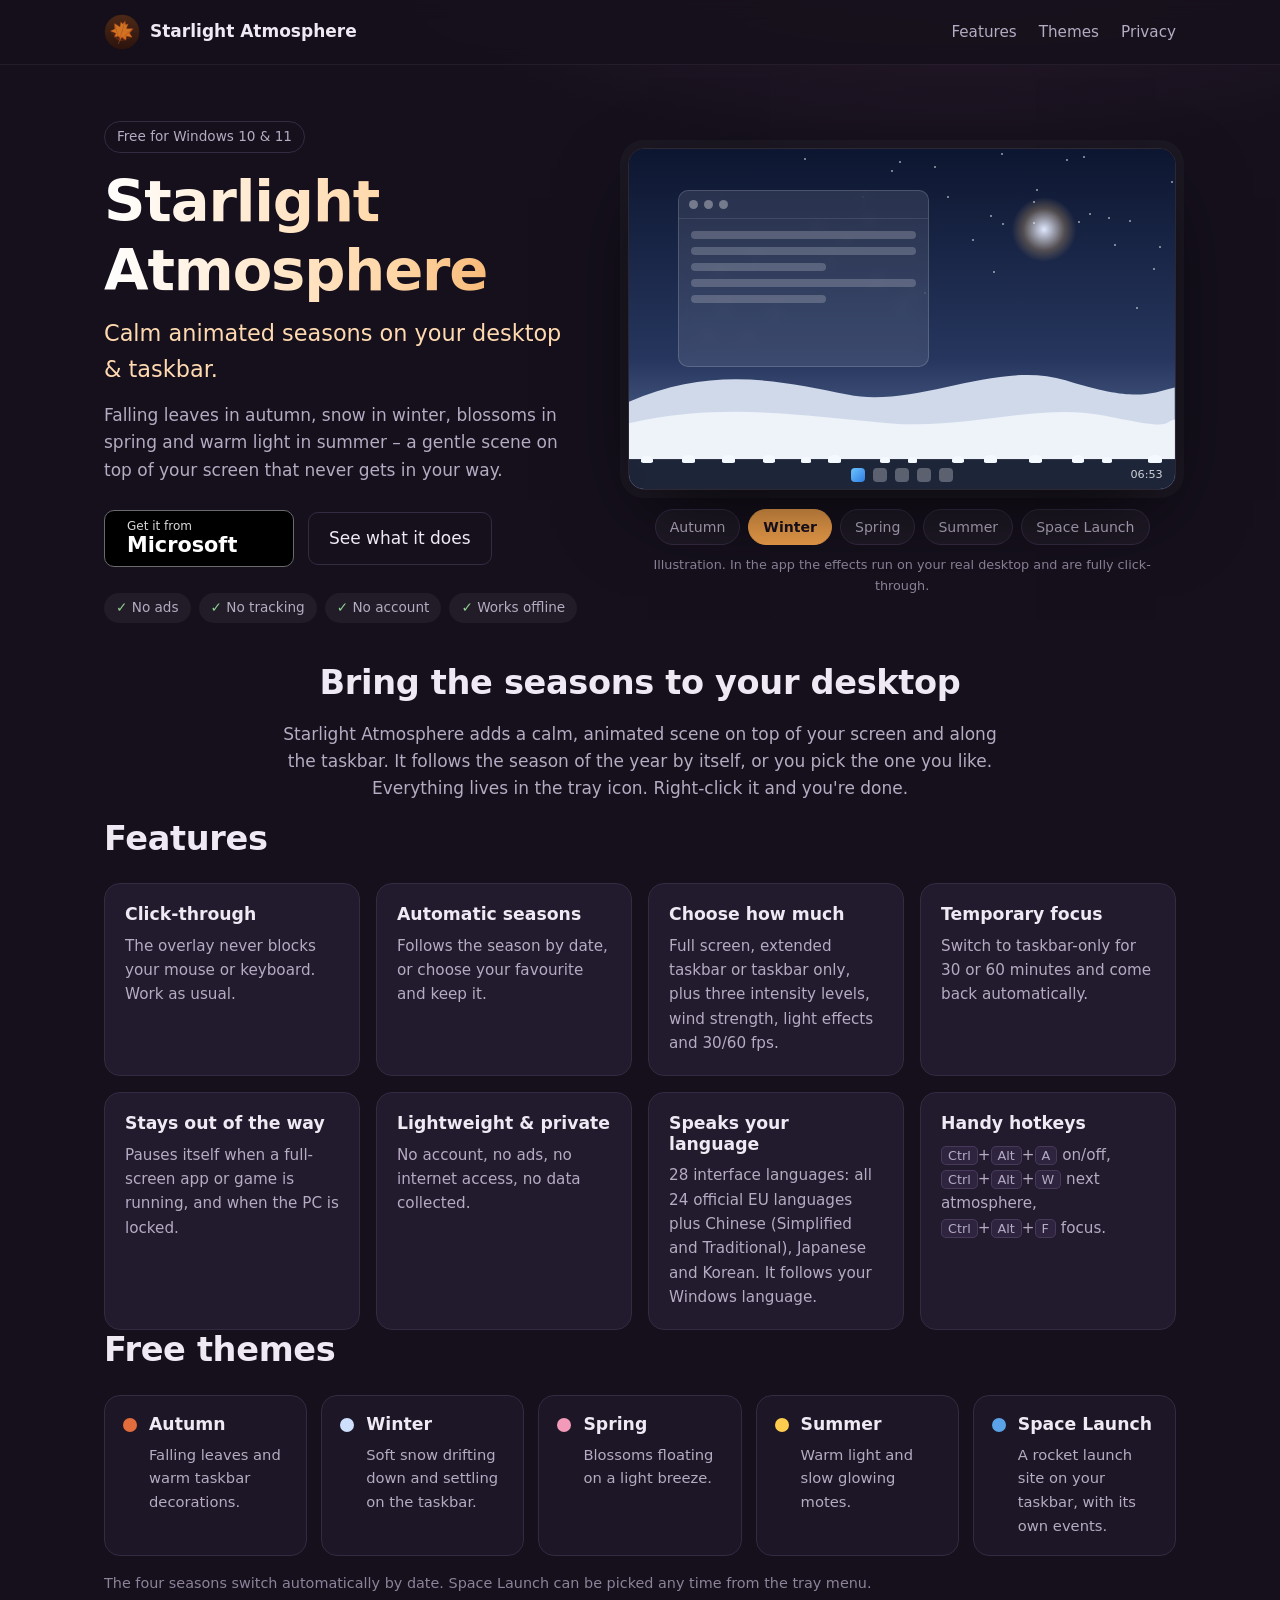
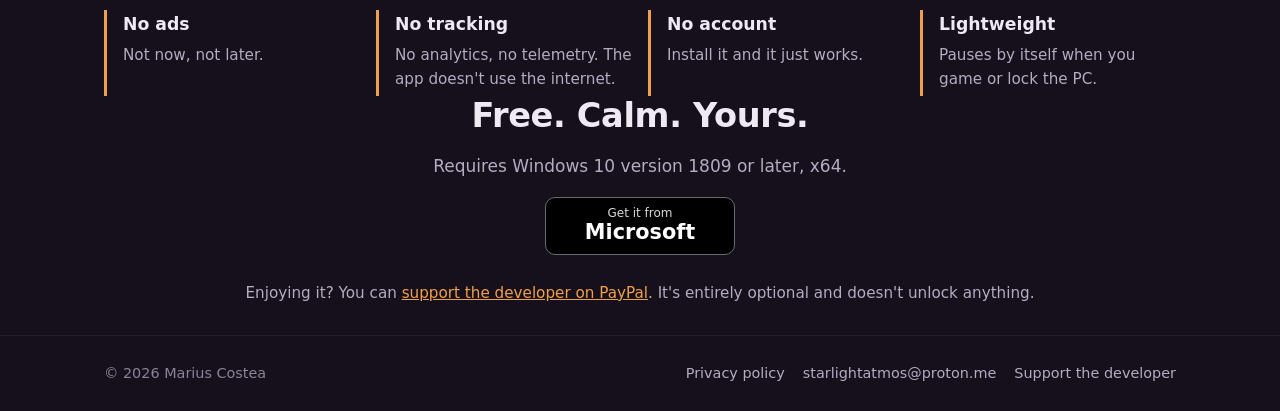
==== index.html @ d91f0372 "Add landing page (index, styles, icons, robots, sitemap)" ====
<!doctype html>
<html lang="en">
<head>
<meta charset="utf-8">
<meta name="viewport" content="width=device-width, initial-scale=1">
<title>Starlight Atmosphere – calm animated seasons on your Windows desktop &amp; taskbar</title>
<meta name="description" content="Starlight Atmosphere is a free, click-through seasonal overlay for Windows: falling leaves, snow, blossoms, summer light and a Space Launch scene on your desktop and taskbar. No ads, no tracking, no account.">
<link rel="canonical" href="https://costeamarius.github.io/starlight-atmosphere/">
<meta name="theme-color" content="#1a1220">
<meta name="color-scheme" content="dark">
<link rel="icon" href="favicon.ico" sizes="16x16 32x32 48x48">
<link rel="icon" type="image/png" sizes="192x192" href="assets/icon-192.png">
<link rel="apple-touch-icon" href="assets/apple-touch-icon.png">
<link rel="stylesheet" href="style.css">

<meta property="og:type" content="website">
<meta property="og:site_name" content="Starlight Atmosphere">
<meta property="og:title" content="Starlight Atmosphere – calm animated seasons on your desktop &amp; taskbar">
<meta property="og:description" content="A free, click-through seasonal overlay for Windows. Leaves, snow, blossoms, summer light and Space Launch. No ads, no tracking, no account.">
<meta property="og:url" content="https://costeamarius.github.io/starlight-atmosphere/">
<meta property="og:image" content="https://costeamarius.github.io/starlight-atmosphere/assets/og-image.jpg">
<meta property="og:image:width" content="1200">
<meta property="og:image:height" content="630">
<meta property="og:image:alt" content="Starlight Atmosphere – calm animated seasons on your desktop and taskbar">
<meta property="og:locale" content="en_US">
<meta name="twitter:card" content="summary_large_image">
<meta name="twitter:title" content="Starlight Atmosphere – calm animated seasons on your desktop &amp; taskbar">
<meta name="twitter:description" content="A free, click-through seasonal overlay for Windows. No ads, no tracking, no account.">
<meta name="twitter:image" content="https://costeamarius.github.io/starlight-atmosphere/assets/og-image.jpg">

<script type="application/ld+json">
{
  "@context": "https://schema.org",
  "@type": "SoftwareApplication",
  "name": "Starlight Atmosphere",
  "description": "A gentle, click-through seasonal atmosphere for your Windows desktop and taskbar.",
  "url": "https://costeamarius.github.io/starlight-atmosphere/",
  "image": "https://costeamarius.github.io/starlight-atmosphere/assets/og-image.jpg",
  "applicationCategory": "DesktopEnhancementApplication",
  "applicationSubCategory": "Personalization",
  "operatingSystem": "Windows 10 version 1809 or later (x64), Windows 11",
  "inLanguage": "en",
  "author": { "@type": "Person", "name": "Marius Costea" },
  "offers": { "@type": "Offer", "price": "0", "priceCurrency": "USD", "availability": "https://schema.org/InStock" }
}
</script>
</head>
<body>
<a class="skip" href="#main">Skip to content</a>

<header class="top">
  <div class="wrap top-in">
    <a class="brand" href="./" aria-label="Starlight Atmosphere home">
      <img src="assets/icon-192.png" width="36" height="36" alt="">
      <span>Starlight Atmosphere</span>
    </a>
    <nav aria-label="Main">
      <a href="#features">Features</a>
      <a href="#themes">Themes</a>
      <a href="./privacy">Privacy</a>
    </nav>
  </div>
</header>

<main id="main">
  <section class="hero">
    <div class="wrap hero-in">
      <div class="hero-copy">
        <p class="eyebrow">Free for Windows 10 &amp; 11</p>
        <h1>Starlight Atmosphere</h1>
        <p class="tagline">Calm animated seasons on your desktop &amp; taskbar.</p>
        <p class="lead">Falling leaves in autumn, snow in winter, blossoms in spring and warm light in summer – a gentle scene on top of your screen that never gets in your way.</p>
        <div class="cta">
          <!-- TODO: STORE_URL – replace STORE_ID in the href with the Microsoft Store product ID once the app is published. -->
          <!-- TODO: optionally swap this text button for the official "Get it from Microsoft" badge from https://apps.microsoft.com/badge (keep a local copy so the page stays CDN-free). -->
          <a class="store-btn" href="https://apps.microsoft.com/detail/STORE_ID" rel="noopener">
            <span class="store-small">Get it from</span>
            <span class="store-big">Microsoft</span>
          </a>
          <a class="ghost-btn" href="#features">See what it does</a>
        </div>
        <ul class="pills" aria-label="Highlights">
          <li>No ads</li><li>No tracking</li><li>No account</li><li>Works offline</li>
        </ul>
      </div>

      <figure class="scene-box">
        <div class="scene" id="scene" data-theme="autumn" role="img" aria-label="Illustration of a desktop with a seasonal animation falling over it and decorations along the taskbar">
          <div class="sky"></div>
          <div class="sun"></div>
          <div class="stars" aria-hidden="true"></div>
          <svg class="hills" viewBox="0 0 800 200" preserveAspectRatio="none" aria-hidden="true">
            <path class="h1" d="M0 120 C120 70 220 90 320 110 S540 60 640 90 S760 110 800 100 V200 H0Z"/>
            <path class="h2" d="M0 150 C140 120 260 140 380 150 S600 120 700 140 S780 150 800 145 V200 H0Z"/>
          </svg>
          <svg class="rocket" viewBox="0 0 40 120" aria-hidden="true">
            <path d="M20 4 C28 16 30 34 30 54 V78 H10 V54 C10 34 12 16 20 4Z" fill="#e9edf5"/>
            <path d="M10 62 L2 84 L10 80Z M30 62 L38 84 L30 80Z" fill="#c9533b"/>
            <circle cx="20" cy="36" r="5" fill="#5aa3e8"/>
            <path class="flame" d="M13 80 Q20 118 27 80Z" fill="#ffb347"/>
          </svg>
          <div class="window" aria-hidden="true">
            <div class="win-bar"><i></i><i></i><i></i></div>
            <div class="win-body"><b></b><b></b><b class="s"></b><b></b><b class="s"></b></div>
          </div>
          <div class="fx" aria-hidden="true"></div>
          <div class="taskbar" aria-hidden="true">
            <div class="deco"></div>
            <div class="tb-icons"><i class="start"></i><i></i><i></i><i></i><i></i></div>
            <div class="tb-clock">12:00</div>
          </div>
        </div>
        <div class="tabs" role="group" aria-label="Preview a theme">
          <button type="button" data-t="autumn" aria-pressed="true">Autumn</button>
          <button type="button" data-t="winter" aria-pressed="false">Winter</button>
          <button type="button" data-t="spring" aria-pressed="false">Spring</button>
          <button type="button" data-t="summer" aria-pressed="false">Summer</button>
          <button type="button" data-t="space" aria-pressed="false">Space Launch</button>
        </div>
        <figcaption>Illustration. In the app the effects run on your real desktop and are fully click-through.</figcaption>
      </figure>
    </div>
  </section>

  <section class="intro wrap">
    <h2>Bring the seasons to your desktop</h2>
    <p>Starlight Atmosphere adds a calm, animated scene on top of your screen and along the taskbar. It follows the season of the year by itself, or you pick the one you like. Everything lives in the tray icon. Right-click it and you're done.</p>
  </section>

  <section id="features" class="wrap features">
    <h2>Features</h2>
    <ul class="grid">
      <li><h3>Click-through</h3><p>The overlay never blocks your mouse or keyboard. Work as usual.</p></li>
      <li><h3>Automatic seasons</h3><p>Follows the season by date, or choose your favourite and keep it.</p></li>
      <li><h3>Choose how much</h3><p>Full screen, extended taskbar or taskbar only, plus three intensity levels, wind strength, light effects and 30/60 fps.</p></li>
      <li><h3>Temporary focus</h3><p>Switch to taskbar-only for 30 or 60 minutes and come back automatically.</p></li>
      <li><h3>Stays out of the way</h3><p>Pauses itself when a full-screen app or game is running, and when the PC is locked.</p></li>
      <li><h3>Lightweight &amp; private</h3><p>No account, no ads, no internet access, no data collected.</p></li>
      <li><h3>Speaks your language</h3><p>28 interface languages: all 24 official EU languages plus Chinese (Simplified and Traditional), Japanese and Korean. It follows your Windows language.</p></li>
      <li><h3>Handy hotkeys</h3><p><kbd>Ctrl</kbd>+<kbd>Alt</kbd>+<kbd>A</kbd> on/off, <kbd>Ctrl</kbd>+<kbd>Alt</kbd>+<kbd>W</kbd> next atmosphere, <kbd>Ctrl</kbd>+<kbd>Alt</kbd>+<kbd>F</kbd> focus.</p></li>
    </ul>
  </section>

  <section id="themes" class="wrap themes">
    <h2>Free themes</h2>
    <ul class="theme-list">
      <li class="t-autumn"><span class="dot"></span><div><h3>Autumn</h3><p>Falling leaves and warm taskbar decorations.</p></div></li>
      <li class="t-winter"><span class="dot"></span><div><h3>Winter</h3><p>Soft snow drifting down and settling on the taskbar.</p></div></li>
      <li class="t-spring"><span class="dot"></span><div><h3>Spring</h3><p>Blossoms floating on a light breeze.</p></div></li>
      <li class="t-summer"><span class="dot"></span><div><h3>Summer</h3><p>Warm light and slow glowing motes.</p></div></li>
      <li class="t-space"><span class="dot"></span><div><h3>Space Launch</h3><p>A rocket launch site on your taskbar, with its own events.</p></div></li>
    </ul>
    <p class="note">The four seasons switch automatically by date. Space Launch can be picked any time from the tray menu.</p>
  </section>

  <section class="wrap facts">
    <div class="fact"><h3>No ads</h3><p>Not now, not later.</p></div>
    <div class="fact"><h3>No tracking</h3><p>No analytics, no telemetry. The app doesn't use the internet.</p></div>
    <div class="fact"><h3>No account</h3><p>Install it and it just works.</p></div>
    <div class="fact"><h3>Lightweight</h3><p>Pauses by itself when you game or lock the PC.</p></div>
  </section>

  <section class="wrap closing">
    <h2>Free. Calm. Yours.</h2>
    <p>Requires Windows 10 version 1809 or later, x64.</p>
    <div class="cta center">
      <!-- TODO: STORE_URL (same as above) -->
      <a class="store-btn" href="https://apps.microsoft.com/detail/STORE_ID" rel="noopener">
        <span class="store-small">Get it from</span>
        <span class="store-big">Microsoft</span>
      </a>
    </div>
    <p class="support">Enjoying it? You can <a href="https://www.paypal.com/donate/?hosted_button_id=C7TLHADTZXSKJ" rel="noopener">support the developer on PayPal</a>. It's entirely optional and doesn't unlock anything.</p>
  </section>
</main>

<footer class="foot">
  <div class="wrap foot-in">
    <p>© 2026 Marius Costea</p>
    <nav aria-label="Footer">
      <a href="./privacy">Privacy policy</a>
      <a href="mailto:starlightatmos@proton.me">starlightatmos@proton.me</a>
      <a href="https://www.paypal.com/donate/?hosted_button_id=C7TLHADTZXSKJ" rel="noopener">Support the developer</a>
    </nav>
  </div>
</footer>

<script>
(function () {
  var scene = document.getElementById('scene');
  var fx = scene.querySelector('.fx');
  var stars = scene.querySelector('.stars');
  var deco = scene.querySelector('.deco');
  var tabs = document.querySelectorAll('.tabs button');
  function r(a, b) { return a + Math.random() * (b - a); }
  var i, s;
  for (i = 0; i < 26; i++) {
    s = document.createElement('span');
    s.style.left = r(0, 100) + '%';
    s.style.animationDuration = r(7, 14) + 's';
    s.style.animationDelay = (-r(0, 14)) + 's';
    s.style.setProperty('--sz', r(0.6, 1.3).toFixed(2));
    s.style.setProperty('--dx', r(-40, 40).toFixed(0) + 'px');
    fx.appendChild(s);
  }
  for (i = 0; i < 40; i++) {
    s = document.createElement('i');
    s.style.left = r(0, 100) + '%';
    s.style.top = r(0, 55) + '%';
    s.style.animationDelay = (-r(0, 4)) + 's';
    stars.appendChild(s);
  }
  for (i = 0; i < 14; i++) {
    s = document.createElement('i');
    s.style.left = (i * 7.2 + r(0, 3)) + '%';
    s.style.setProperty('--sz', r(0.7, 1.2).toFixed(2));
    deco.appendChild(s);
  }
  function set(t) {
    scene.setAttribute('data-theme', t);
    for (var k = 0; k < tabs.length; k++) tabs[k].setAttribute('aria-pressed', tabs[k].getAttribute('data-t') === t ? 'true' : 'false');
  }
  for (i = 0; i < tabs.length; i++) tabs[i].addEventListener('click', function () { set(this.getAttribute('data-t')); });
  var m = new Date().getMonth();
  set(m >= 2 && m <= 4 ? 'spring' : m >= 5 && m <= 7 ? 'summer' : m >= 8 && m <= 10 ? 'autumn' : 'winter');
  var d = new Date(), h = d.getHours(), mm = d.getMinutes();
  scene.querySelector('.tb-clock').textContent = (h < 10 ? '0' : '') + h + ':' + (mm < 10 ? '0' : '') + mm;
})();
</script>
</body>
</html>
---- style.css ----
/* Starlight Atmosphere – landing page. No external fonts, CDNs or trackers. */
:root{
  --bg:#15101c; --bg2:#1d1626; --card:#221a2d; --line:#342a42;
  --text:#efe9f4; --muted:#b5abc2; --accent:#f0a04b; --accent2:#e36c3d;
  --radius:16px; --wrap:1120px;
  font-family: "Segoe UI Variable Text","Segoe UI",system-ui,-apple-system,Roboto,"Helvetica Neue",Arial,sans-serif;
}
*{box-sizing:border-box}
html{scroll-behavior:smooth}
body{margin:0;background:radial-gradient(1200px 600px at 75% -10%,#3a2238 0%,transparent 60%),var(--bg);color:var(--text);line-height:1.6;font-size:17px;-webkit-font-smoothing:antialiased}
img,svg{display:block}
a{color:var(--accent)}
a:hover{color:#ffc27e}
:focus-visible{outline:3px solid #ffc27e;outline-offset:3px;border-radius:6px}
.wrap{max-width:var(--wrap);margin:0 auto;padding:0 24px}
.skip{position:absolute;left:-999px;top:8px;background:#fff;color:#000;padding:8px 12px;border-radius:8px;z-index:10}
.skip:focus{left:8px}
h1,h2,h3{line-height:1.2;margin:0 0 .5em}
h2{font-size:clamp(1.6rem,3vw,2.1rem);letter-spacing:-.01em}
h3{font-size:1.08rem}
section{padding:56px 0}

/* header */
.top{position:sticky;top:0;z-index:5;background:rgba(21,16,28,.82);backdrop-filter:blur(10px);-webkit-backdrop-filter:blur(10px);border-bottom:1px solid rgba(255,255,255,.06)}
.top-in{display:flex;align-items:center;justify-content:space-between;height:64px}
.brand{display:flex;align-items:center;gap:10px;color:var(--text);text-decoration:none;font-weight:600}
.top nav{display:flex;gap:22px}
.top nav a{color:var(--muted);text-decoration:none;font-size:.95rem}
.top nav a:hover{color:var(--text)}

/* hero */
.hero{padding:56px 0 40px}
.hero-in{display:grid;grid-template-columns:1fr 1.15fr;gap:48px;align-items:center}
.eyebrow{display:inline-block;margin:0 0 14px;padding:4px 12px;border:1px solid var(--line);border-radius:99px;color:var(--muted);font-size:.85rem}
h1{font-size:clamp(2.3rem,5vw,3.6rem);letter-spacing:-.02em;margin-bottom:.2em;background:linear-gradient(90deg,#fff 0%,#ffd7a8 60%,#f0a04b 100%);-webkit-background-clip:text;background-clip:text;color:transparent}
.tagline{font-size:clamp(1.15rem,2.2vw,1.4rem);color:#ffd9b0;margin:0 0 14px}
.lead{color:var(--muted);margin:0 0 26px;max-width:34em}
.cta{display:flex;flex-wrap:wrap;gap:14px;align-items:center}
.cta.center{justify-content:center}
.store-btn{display:inline-flex;flex-direction:column;justify-content:center;min-width:190px;padding:9px 22px;border-radius:10px;background:#000;color:#fff;text-decoration:none;border:1px solid #6b6b6b;line-height:1.15;transition:transform .15s,border-color .15s}
.store-btn:hover{color:#fff;border-color:#bbb;transform:translateY(-1px)}
.store-small{font-size:.75rem;opacity:.85}
.store-big{font-size:1.3rem;font-weight:600}
.ghost-btn{padding:12px 20px;border-radius:10px;border:1px solid var(--line);color:var(--text);text-decoration:none}
.ghost-btn:hover{color:var(--text);border-color:#5a4a6c;background:rgba(255,255,255,.03)}
.pills{list-style:none;display:flex;flex-wrap:wrap;gap:8px;padding:0;margin:26px 0 0}
.pills li{font-size:.85rem;color:var(--muted);padding:4px 12px;border-radius:99px;background:rgba(255,255,255,.05)}
.pills li::before{content:"✓ ";color:#8fd18f}

/* scene */
.scene-box{margin:0}
.scene{--sky1:#2b1a2e;--sky2:#7a3b32;--sky3:#d98a48;--hill1:#4a2a26;--hill2:#2c1a1c;--sun:#ffcf8a;--tb:rgba(32,24,30,.86);
  position:relative;aspect-ratio:16/10;border-radius:var(--radius);overflow:hidden;border:1px solid rgba(255,255,255,.1);box-shadow:0 30px 80px -20px rgba(0,0,0,.7),0 0 0 8px rgba(255,255,255,.03)}
.sky{position:absolute;inset:0;background:linear-gradient(180deg,var(--sky1) 0%,var(--sky2) 62%,var(--sky3) 100%);transition:background .8s}
.sun{position:absolute;width:22%;aspect-ratio:1;border-radius:50%;right:14%;top:30%;background:radial-gradient(circle,var(--sun) 0%,rgba(255,200,120,.25) 45%,transparent 70%);transition:opacity .8s,background .8s}
.hills{position:absolute;left:0;right:0;bottom:9%;width:100%;height:42%}
.hills .h1{fill:var(--hill1);transition:fill .8s}
.hills .h2{fill:var(--hill2);transition:fill .8s}
.stars{position:absolute;inset:0;opacity:0;transition:opacity .8s}
.stars i{position:absolute;width:2px;height:2px;border-radius:50%;background:#fff;animation:tw 4s ease-in-out infinite}
@keyframes tw{50%{opacity:.25}}

.window{position:absolute;left:9%;top:12%;width:46%;height:52%;border-radius:10px;background:rgba(245,240,248,.1);border:1px solid rgba(255,255,255,.16);backdrop-filter:blur(6px);-webkit-backdrop-filter:blur(6px)}
.win-bar{display:flex;gap:6px;padding:9px 10px;border-bottom:1px solid rgba(255,255,255,.1)}
.win-bar i{width:9px;height:9px;border-radius:50%;background:rgba(255,255,255,.35)}
.win-body{padding:12px;display:grid;gap:8px}
.win-body b{display:block;height:8px;border-radius:4px;background:rgba(255,255,255,.2)}
.win-body b.s{width:60%}

.taskbar{position:absolute;left:0;right:0;bottom:0;height:9%;background:var(--tb);backdrop-filter:blur(8px);-webkit-backdrop-filter:blur(8px);border-top:1px solid rgba(255,255,255,.08);display:flex;align-items:center;justify-content:center}
.tb-icons{display:flex;gap:8px}
.tb-icons i{width:14px;height:14px;border-radius:4px;background:rgba(255,255,255,.28)}
.tb-icons i.start{background:linear-gradient(135deg,#6cc4ff,#2f7de1)}
.tb-clock{position:absolute;right:12px;font-size:.7rem;color:rgba(255,255,255,.8)}
.deco{position:absolute;left:0;right:0;bottom:100%;height:14px;pointer-events:none}
.deco i{position:absolute;bottom:-3px;width:calc(12px*var(--sz));height:calc(10px*var(--sz));border-radius:50% 50% 40% 40%;background:#d8672f;transition:background .8s,border-radius .8s}

/* particles */
.fx{position:absolute;inset:0;pointer-events:none}
.fx span{position:absolute;top:-6%;width:calc(12px*var(--sz));height:calc(12px*var(--sz));animation:fall linear infinite;will-change:transform}
@keyframes fall{
  0%{transform:translate(0,0) rotate(0)}
  50%{transform:translate(var(--dx),55cqh) rotate(200deg)}
  100%{transform:translate(0,110cqh) rotate(400deg)}
}
.scene{container-type:size}
@supports not (height:1cqh){
  @keyframes fall{0%{transform:translate(0,0) rotate(0)}50%{transform:translate(var(--dx),220px) rotate(200deg)}100%{transform:translate(0,480px) rotate(400deg)}}
}

/* autumn (default) */
.scene[data-theme="autumn"] .fx span{border-radius:0 70% 0 70%;background:linear-gradient(135deg,#f3a447,#c94f25)}
.scene[data-theme="autumn"] .fx span:nth-child(3n){background:linear-gradient(135deg,#e8c25a,#b8742a)}
.scene[data-theme="autumn"] .fx span:nth-child(4n){background:linear-gradient(135deg,#d9622f,#8e2f1d)}

/* winter */
.scene[data-theme="winter"]{--sky1:#0d1630;--sky2:#26365e;--sky3:#6c7ea8;--hill1:#cfd9ea;--hill2:#eef3fa;--sun:#dfe8ff;--tb:rgba(18,24,40,.86)}
.scene[data-theme="winter"] .sun{width:12%;top:14%;right:18%}
.scene[data-theme="winter"] .stars{opacity:.6}
.scene[data-theme="winter"] .fx span{border-radius:50%;background:radial-gradient(circle,#fff 0%,rgba(255,255,255,.85) 45%,rgba(255,255,255,0) 72%);width:calc(9px*var(--sz));height:calc(9px*var(--sz))}
.scene[data-theme="winter"] .deco i{background:#f4f8ff;border-radius:50% 50% 20% 20%;height:calc(7px*var(--sz))}

/* spring */
.scene[data-theme="spring"]{--sky1:#6fa6d8;--sky2:#a9cdea;--sky3:#f5d9e4;--hill1:#86b56b;--hill2:#5d9150;--sun:#fff3c8;--tb:rgba(30,40,52,.8)}
.scene[data-theme="spring"] .sun{top:12%}
.scene[data-theme="spring"] .fx span{border-radius:60% 0 60% 0;background:linear-gradient(135deg,#ffe1ec,#f49ab9);width:calc(10px*var(--sz));height:calc(10px*var(--sz))}
.scene[data-theme="spring"] .fx span:nth-child(3n){background:linear-gradient(135deg,#fff,#f7c6d8)}
.scene[data-theme="spring"] .deco i{background:#f6a9c5;border-radius:50%}
.scene[data-theme="spring"] .deco i:nth-child(2n){background:#fff1a8}

/* summer */
.scene[data-theme="summer"]{--sky1:#2f6fc0;--sky2:#7fb7e6;--sky3:#ffd79a;--hill1:#9bb85a;--hill2:#6d8f3c;--sun:#fff2b0;--tb:rgba(26,36,52,.8)}
.scene[data-theme="summer"] .sun{width:30%;top:6%;right:8%}
.scene[data-theme="summer"] .fx span{border-radius:50%;background:radial-gradient(circle,rgba(255,244,190,.95) 0%,rgba(255,220,120,.4) 40%,transparent 70%);width:calc(14px*var(--sz));height:calc(14px*var(--sz));animation-name:float;animation-duration:12s!important}
@keyframes float{0%{transform:translate(0,110cqh);opacity:0}15%{opacity:1}100%{transform:translate(var(--dx),10cqh);opacity:0}}
.scene[data-theme="summer"] .deco i{background:#ffcc4d;border-radius:50%}

/* space launch */
.scene[data-theme="space"]{--sky1:#05060f;--sky2:#101a3a;--sky3:#2d3567;--hill1:#2a2f45;--hill2:#171a28;--sun:transparent;--tb:rgba(10,12,22,.88)}
.scene[data-theme="space"] .stars{opacity:1}
.scene[data-theme="space"] .sun{opacity:0}
.scene[data-theme="space"] .fx{opacity:0}
.scene[data-theme="space"] .deco i{background:#7d8bb3;border-radius:2px;height:calc(6px*var(--sz))}
.rocket{position:absolute;left:68%;bottom:9%;width:5%;height:auto;opacity:0;transform:translateY(0)}
.scene[data-theme="space"] .rocket{opacity:1;animation:launch 9s ease-in infinite}
.flame{transform-origin:20px 80px;animation:flick .15s ease-in-out infinite alternate}
@keyframes flick{to{transform:scaleY(.75)}}
@keyframes launch{0%,25%{transform:translateY(0)}100%{transform:translateY(-140cqh)}}

.tabs{display:flex;flex-wrap:wrap;gap:8px;justify-content:center;margin-top:18px}
.tabs button{font:inherit;font-size:.88rem;color:var(--muted);background:rgba(255,255,255,.04);border:1px solid var(--line);border-radius:99px;padding:6px 14px;cursor:pointer}
.tabs button:hover{color:var(--text)}
.tabs button[aria-pressed="true"]{color:#1a1220;background:var(--accent);border-color:var(--accent);font-weight:600}
figcaption{text-align:center;color:#8d8299;font-size:.8rem;margin-top:10px}

/* content */
.intro{text-align:center;max-width:780px}
.intro p{color:var(--muted)}
.grid{list-style:none;padding:0;margin:24px 0 0;display:grid;grid-template-columns:repeat(4,1fr);gap:16px}
.grid li{background:var(--card);border:1px solid var(--line);border-radius:var(--radius);padding:20px}
.grid p{margin:0;color:var(--muted);font-size:.95rem}
kbd{font:inherit;font-size:.8rem;padding:1px 6px;border-radius:5px;background:#2e2440;border:1px solid #463a58}
.theme-list{list-style:none;padding:0;margin:24px 0 0;display:grid;grid-template-columns:repeat(5,1fr);gap:14px}
.theme-list li{display:flex;gap:12px;align-items:flex-start;background:var(--bg2);border:1px solid var(--line);border-radius:var(--radius);padding:18px}
.theme-list p{margin:0;color:var(--muted);font-size:.92rem}
.dot{flex:none;width:14px;height:14px;margin-top:4px;border-radius:50%}
.t-autumn .dot{background:#e36c3d}.t-winter .dot{background:#cfe0ff}.t-spring .dot{background:#f49ab9}.t-summer .dot{background:#ffcc4d}.t-space .dot{background:#5aa3e8}
.note{color:#8d8299;font-size:.9rem;margin-top:16px}
.facts{display:grid;grid-template-columns:repeat(4,1fr);gap:16px}
.fact{border-left:3px solid var(--accent);padding:4px 0 4px 16px}
.fact p{margin:0;color:var(--muted);font-size:.95rem}
.closing{text-align:center}
.closing>p{color:var(--muted)}
.support{margin-top:26px;font-size:.95rem}

.foot{border-top:1px solid rgba(255,255,255,.06);padding:26px 0;margin-top:30px;color:#8d8299;font-size:.9rem}
.foot-in{display:flex;flex-wrap:wrap;justify-content:space-between;gap:12px;align-items:center}
.foot p{margin:0}
.foot nav{display:flex;flex-wrap:wrap;gap:18px}
.foot a{color:var(--muted);text-decoration:none}
.foot a:hover{color:var(--text)}

@media (max-width:1000px){
  .grid{grid-template-columns:repeat(2,1fr)}
  .theme-list{grid-template-columns:repeat(2,1fr)}
  .facts{grid-template-columns:repeat(2,1fr)}
}
@media (max-width:860px){
  .hero-in{grid-template-columns:1fr;gap:36px}
  section{padding:40px 0}
}
@media (max-width:560px){
  body{font-size:16px}
  .wrap{padding:0 18px}
  .top nav{gap:14px}
  .top nav a[href="#themes"]{display:none}
  .brand span{font-size:.95rem}
  .grid,.theme-list,.facts{grid-template-columns:1fr}
  .tb-clock{display:none}
}
@media (prefers-reduced-motion:reduce){
  html{scroll-behavior:auto}
  .fx span,.stars i,.rocket,.flame{animation:none!important}
  .fx span{transform:translateY(calc(var(--sz)*40cqh))}
  .scene[data-theme="space"] .rocket{transform:none}
}
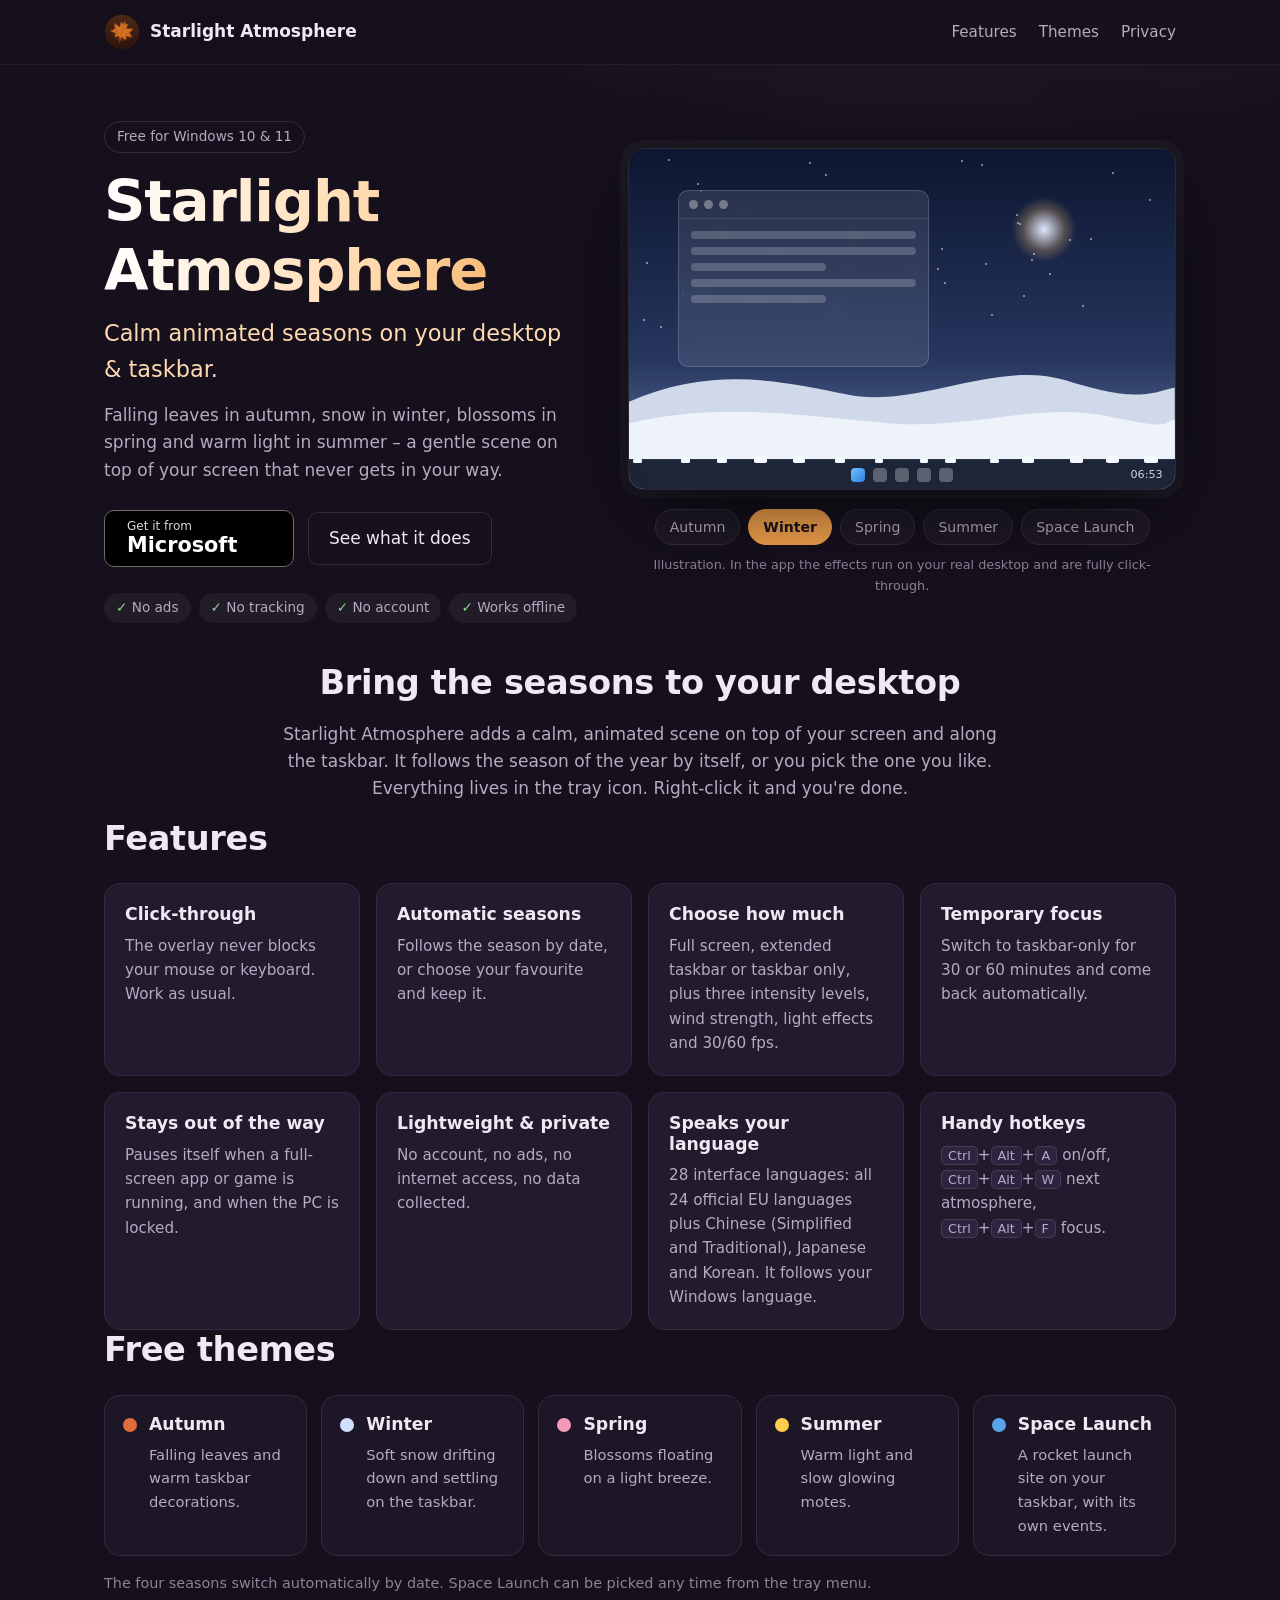
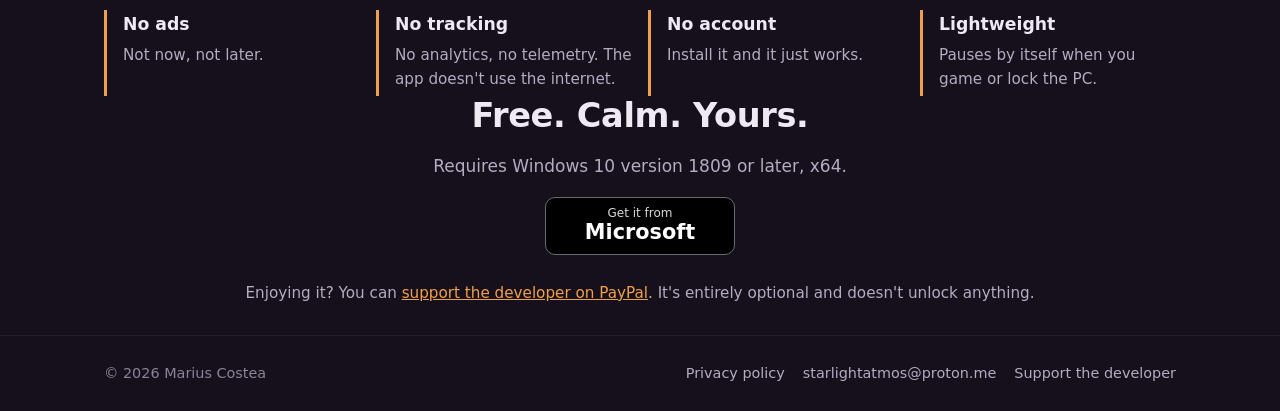
==== commit 85c965b6: "Add Microsoft Store link" ====
--- a/index.html
+++ b/index.html
@@ -71,9 +71,8 @@
         <p class="tagline">Calm animated seasons on your desktop &amp; taskbar.</p>
         <p class="lead">Falling leaves in autumn, snow in winter, blossoms in spring and warm light in summer – a gentle scene on top of your screen that never gets in your way.</p>
         <div class="cta">
-          <!-- TODO: STORE_URL – replace STORE_ID in the href with the Microsoft Store product ID once the app is published. -->
           <!-- TODO: optionally swap this text button for the official "Get it from Microsoft" badge from https://apps.microsoft.com/badge (keep a local copy so the page stays CDN-free). -->
-          <a class="store-btn" href="https://apps.microsoft.com/detail/STORE_ID" rel="noopener">
+          <a class="store-btn" href="https://apps.microsoft.com/detail/9NBTX17PC505" rel="noopener">
             <span class="store-small">Get it from</span>
             <span class="store-big">Microsoft</span>
           </a>
@@ -164,8 +163,7 @@
     <h2>Free. Calm. Yours.</h2>
     <p>Requires Windows 10 version 1809 or later, x64.</p>
     <div class="cta center">
-      <!-- TODO: STORE_URL (same as above) -->
-      <a class="store-btn" href="https://apps.microsoft.com/detail/STORE_ID" rel="noopener">
+      <a class="store-btn" href="https://apps.microsoft.com/detail/9NBTX17PC505" rel="noopener">
         <span class="store-small">Get it from</span>
         <span class="store-big">Microsoft</span>
       </a>
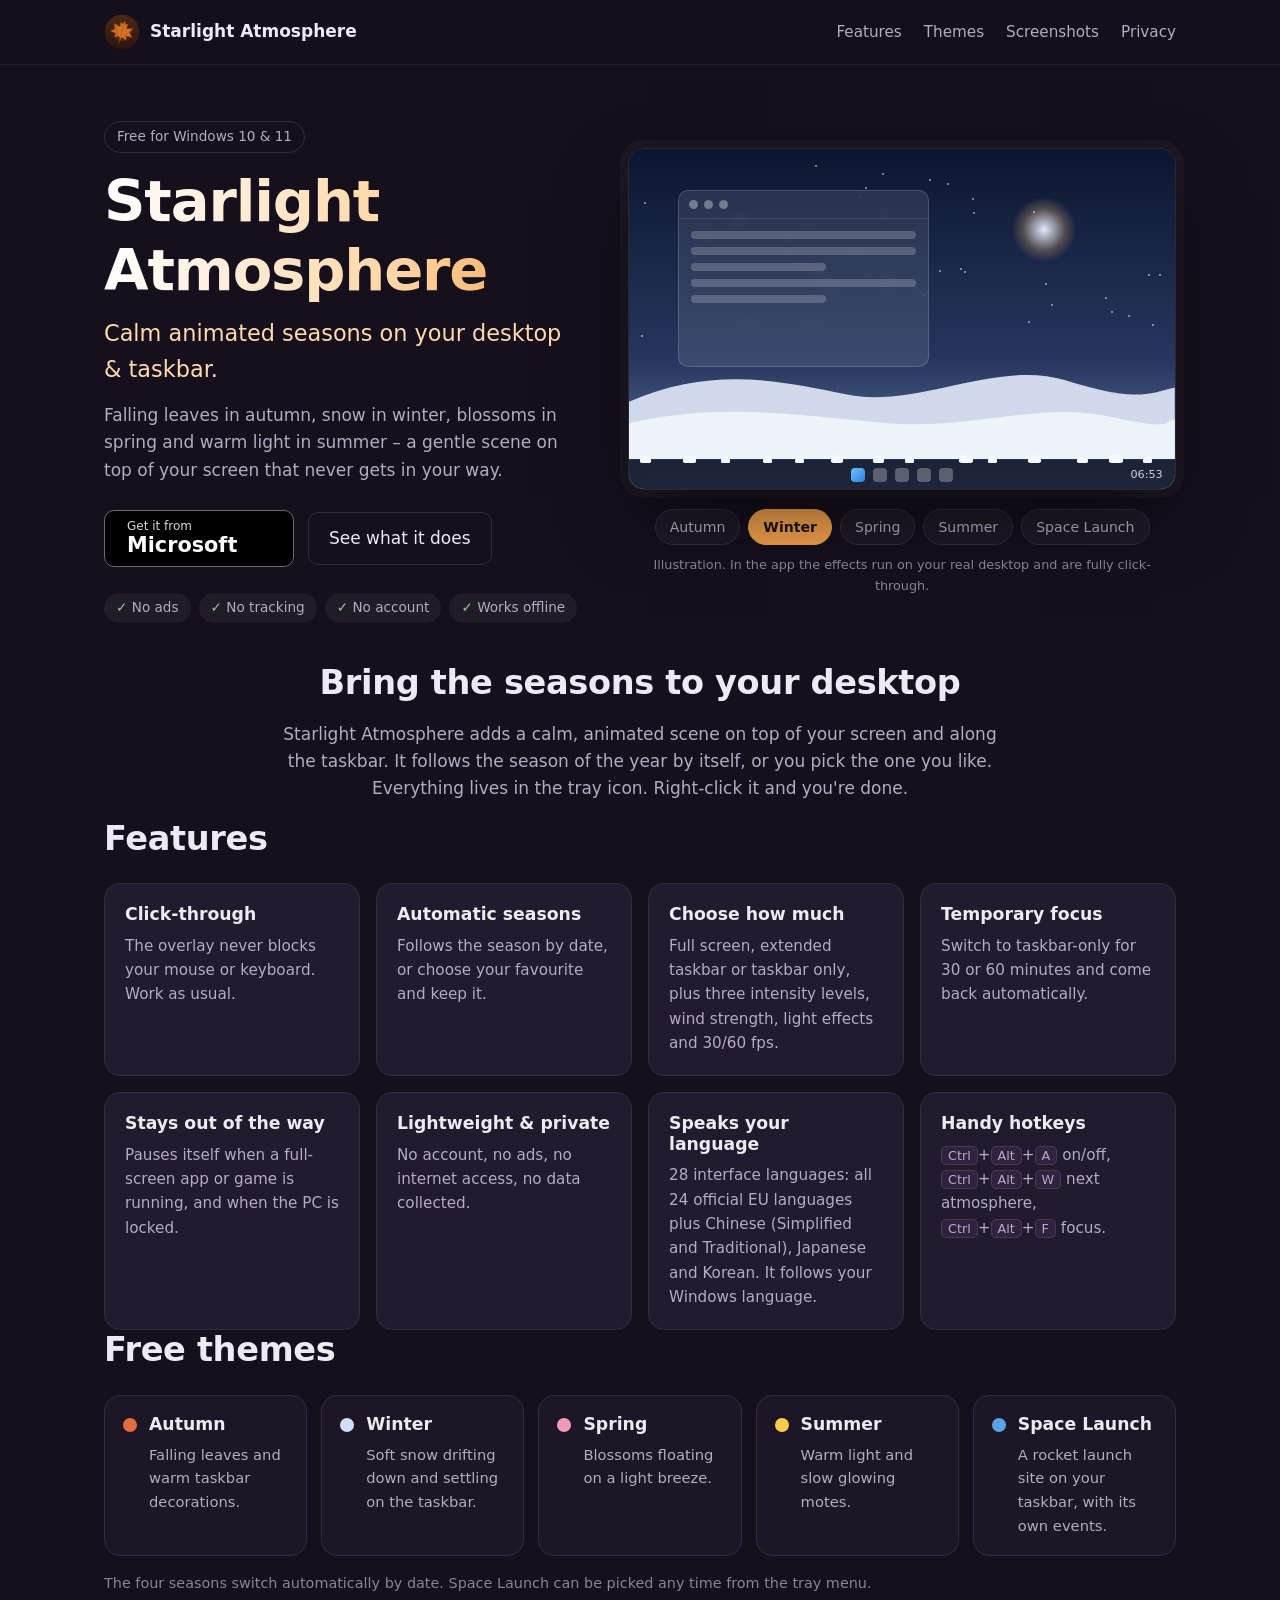
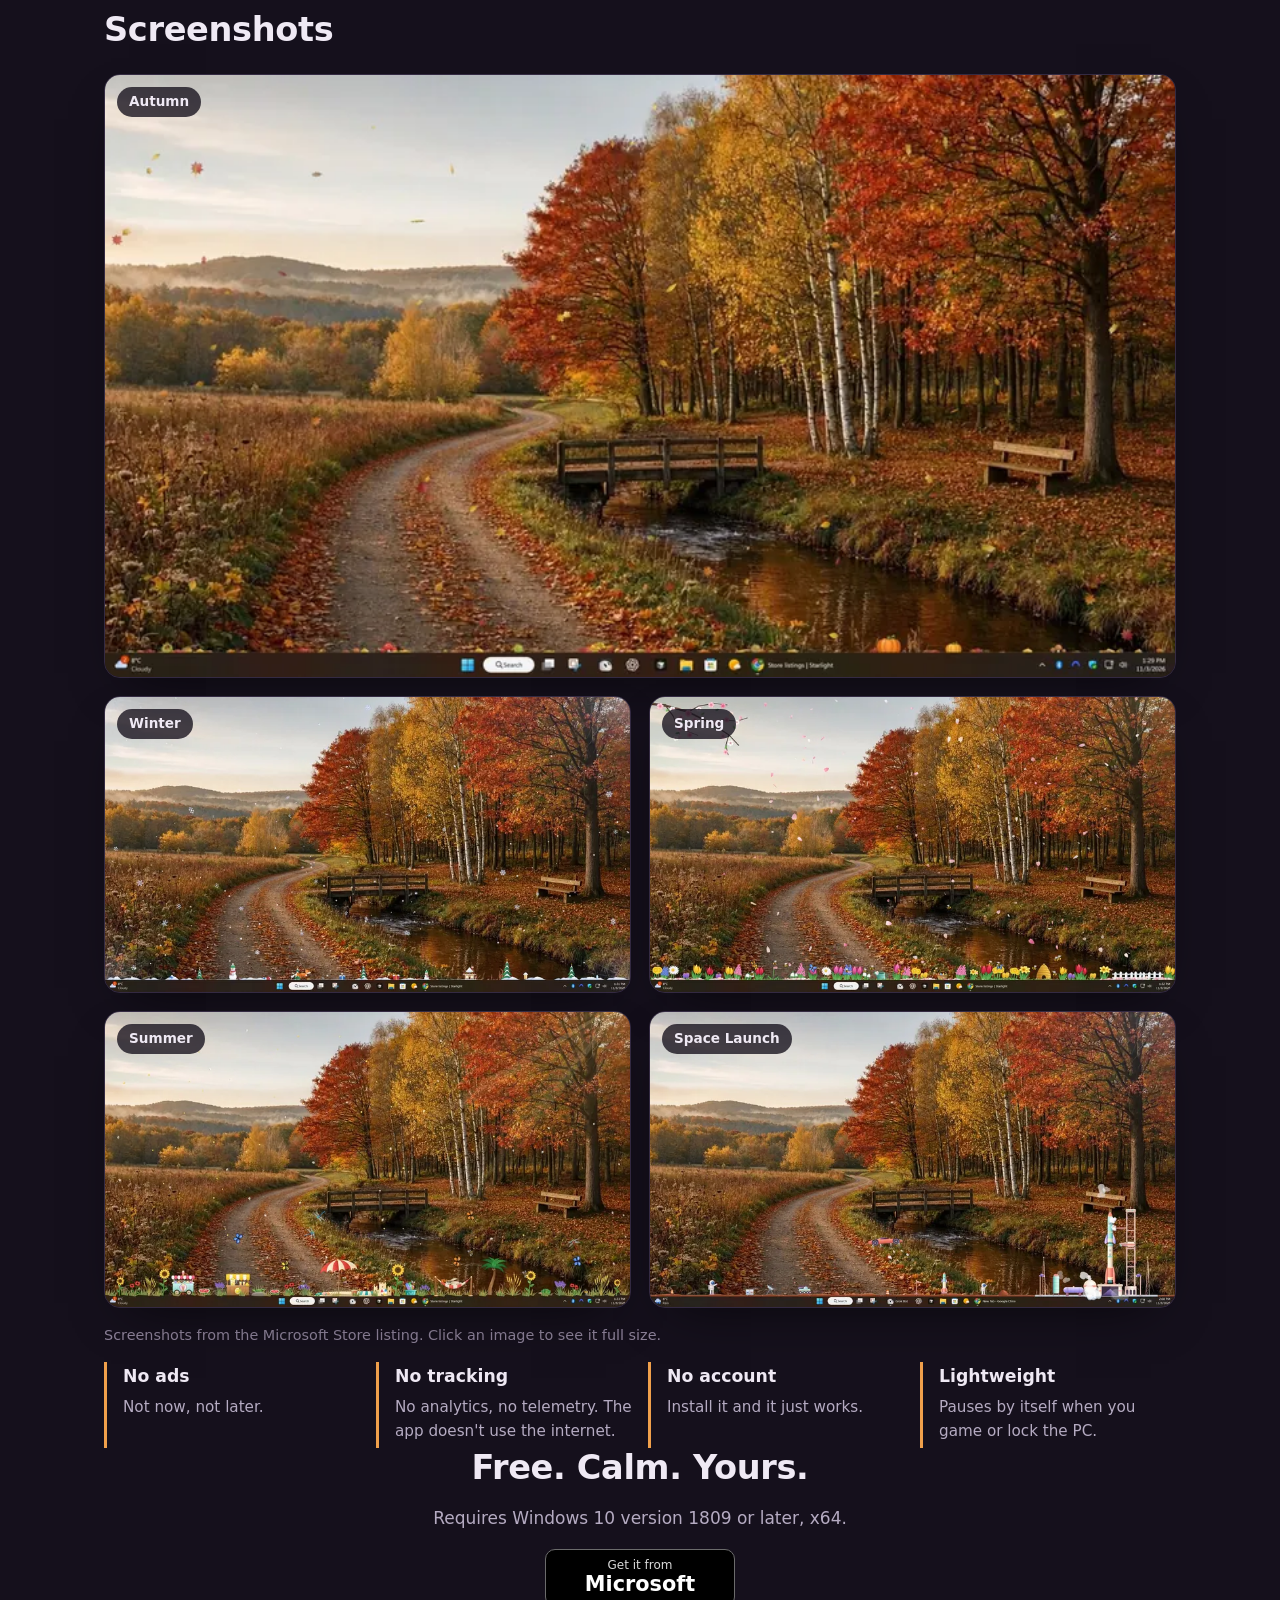
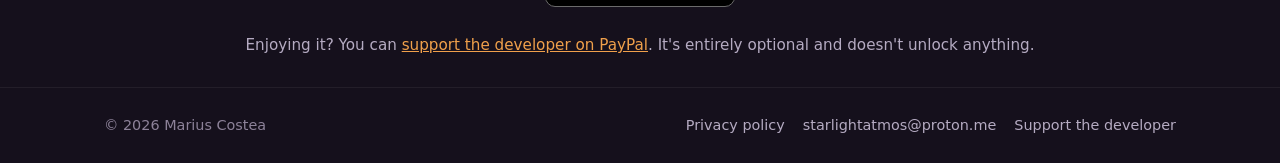
==== commit 6707ca01: "Add Store screenshots gallery" ====
--- a/index.html
+++ b/index.html
@@ -57,6 +57,7 @@
     <nav aria-label="Main">
       <a href="#features">Features</a>
       <a href="#themes">Themes</a>
+      <a href="#screenshots">Screenshots</a>
       <a href="./privacy">Privacy</a>
     </nav>
   </div>
@@ -152,6 +153,28 @@
     <p class="note">The four seasons switch automatically by date. Space Launch can be picked any time from the tray menu.</p>
   </section>
 
+  <section id="screenshots" class="wrap shots">
+    <h2>Screenshots</h2>
+    <ul class="shot-grid">
+      <li><a href="assets/screens/autumn.webp" target="_blank" rel="noopener">
+        <img src="assets/screens/autumn-800.webp" srcset="assets/screens/autumn-800.webp 800w, assets/screens/autumn.webp 1600w" sizes="(max-width:700px) 100vw, (max-width:1120px) 50vw, 540px" width="1600" height="900" loading="lazy" decoding="async" alt="Autumn theme: falling leaves drifting over the Windows desktop, with warm decorations along the taskbar">
+        <span>Autumn</span></a></li>
+      <li><a href="assets/screens/winter.webp" target="_blank" rel="noopener">
+        <img src="assets/screens/winter-800.webp" srcset="assets/screens/winter-800.webp 800w, assets/screens/winter.webp 1600w" sizes="(max-width:700px) 100vw, (max-width:1120px) 50vw, 540px" width="1600" height="900" loading="lazy" decoding="async" alt="Winter theme: soft snow falling over the desktop and settling on the taskbar">
+        <span>Winter</span></a></li>
+      <li><a href="assets/screens/spring.webp" target="_blank" rel="noopener">
+        <img src="assets/screens/spring-800.webp" srcset="assets/screens/spring-800.webp 800w, assets/screens/spring.webp 1600w" sizes="(max-width:700px) 100vw, (max-width:1120px) 50vw, 540px" width="1600" height="900" loading="lazy" decoding="async" alt="Spring theme: blossoms floating across the desktop on a light breeze">
+        <span>Spring</span></a></li>
+      <li><a href="assets/screens/summer.webp" target="_blank" rel="noopener">
+        <img src="assets/screens/summer-800.webp" srcset="assets/screens/summer-800.webp 800w, assets/screens/summer.webp 1600w" sizes="(max-width:700px) 100vw, (max-width:1120px) 50vw, 540px" width="1600" height="900" loading="lazy" decoding="async" alt="Summer theme: warm light and glowing motes over the desktop">
+        <span>Summer</span></a></li>
+      <li><a href="assets/screens/space-launch.webp" target="_blank" rel="noopener">
+        <img src="assets/screens/space-launch-800.webp" srcset="assets/screens/space-launch-800.webp 800w, assets/screens/space-launch.webp 1600w" sizes="(max-width:700px) 100vw, (max-width:1120px) 50vw, 540px" width="1600" height="900" loading="lazy" decoding="async" alt="Space Launch theme: a rocket launch site along the taskbar under a starry sky">
+        <span>Space Launch</span></a></li>
+    </ul>
+    <p class="note">Screenshots from the Microsoft Store listing. Click an image to see it full size.</p>
+  </section>
+
   <section class="wrap facts">
     <div class="fact"><h3>No ads</h3><p>Not now, not later.</p></div>
     <div class="fact"><h3>No tracking</h3><p>No analytics, no telemetry. The app doesn't use the internet.</p></div>
--- a/style.css
+++ b/style.css
@@ -153,6 +153,14 @@
 .closing>p{color:var(--muted)}
 .support{margin-top:26px;font-size:.95rem}
 
+/* screenshots */
+.shot-grid{list-style:none;padding:0;margin:24px 0 0;display:grid;grid-template-columns:repeat(2,1fr);gap:18px}
+.shot-grid li:first-child{grid-column:1/-1}
+.shot-grid a{position:relative;display:block;border-radius:var(--radius);overflow:hidden;border:1px solid var(--line);background:var(--bg2);box-shadow:0 20px 50px -25px rgba(0,0,0,.7);transition:transform .2s,border-color .2s}
+.shot-grid a:hover{transform:translateY(-2px);border-color:#5a4a6c}
+.shot-grid img{width:100%;height:auto;aspect-ratio:16/9;object-fit:cover}
+.shot-grid span{position:absolute;left:12px;top:12px;font-size:.85rem;font-weight:600;color:var(--text);background:rgba(21,16,28,.78);padding:4px 12px;border-radius:99px}
+
 .foot{border-top:1px solid rgba(255,255,255,.06);padding:26px 0;margin-top:30px;color:#8d8299;font-size:.9rem}
 .foot-in{display:flex;flex-wrap:wrap;justify-content:space-between;gap:12px;align-items:center}
 .foot p{margin:0}
@@ -175,12 +183,13 @@
   .top nav{gap:14px}
   .top nav a[href="#themes"]{display:none}
   .brand span{font-size:.95rem}
-  .grid,.theme-list,.facts{grid-template-columns:1fr}
+  .grid,.theme-list,.facts,.shot-grid{grid-template-columns:1fr}
   .tb-clock{display:none}
 }
 @media (prefers-reduced-motion:reduce){
   html{scroll-behavior:auto}
   .fx span,.stars i,.rocket,.flame{animation:none!important}
+  .shot-grid a{transition:none}
   .fx span{transform:translateY(calc(var(--sz)*40cqh))}
   .scene[data-theme="space"] .rocket{transform:none}
 }
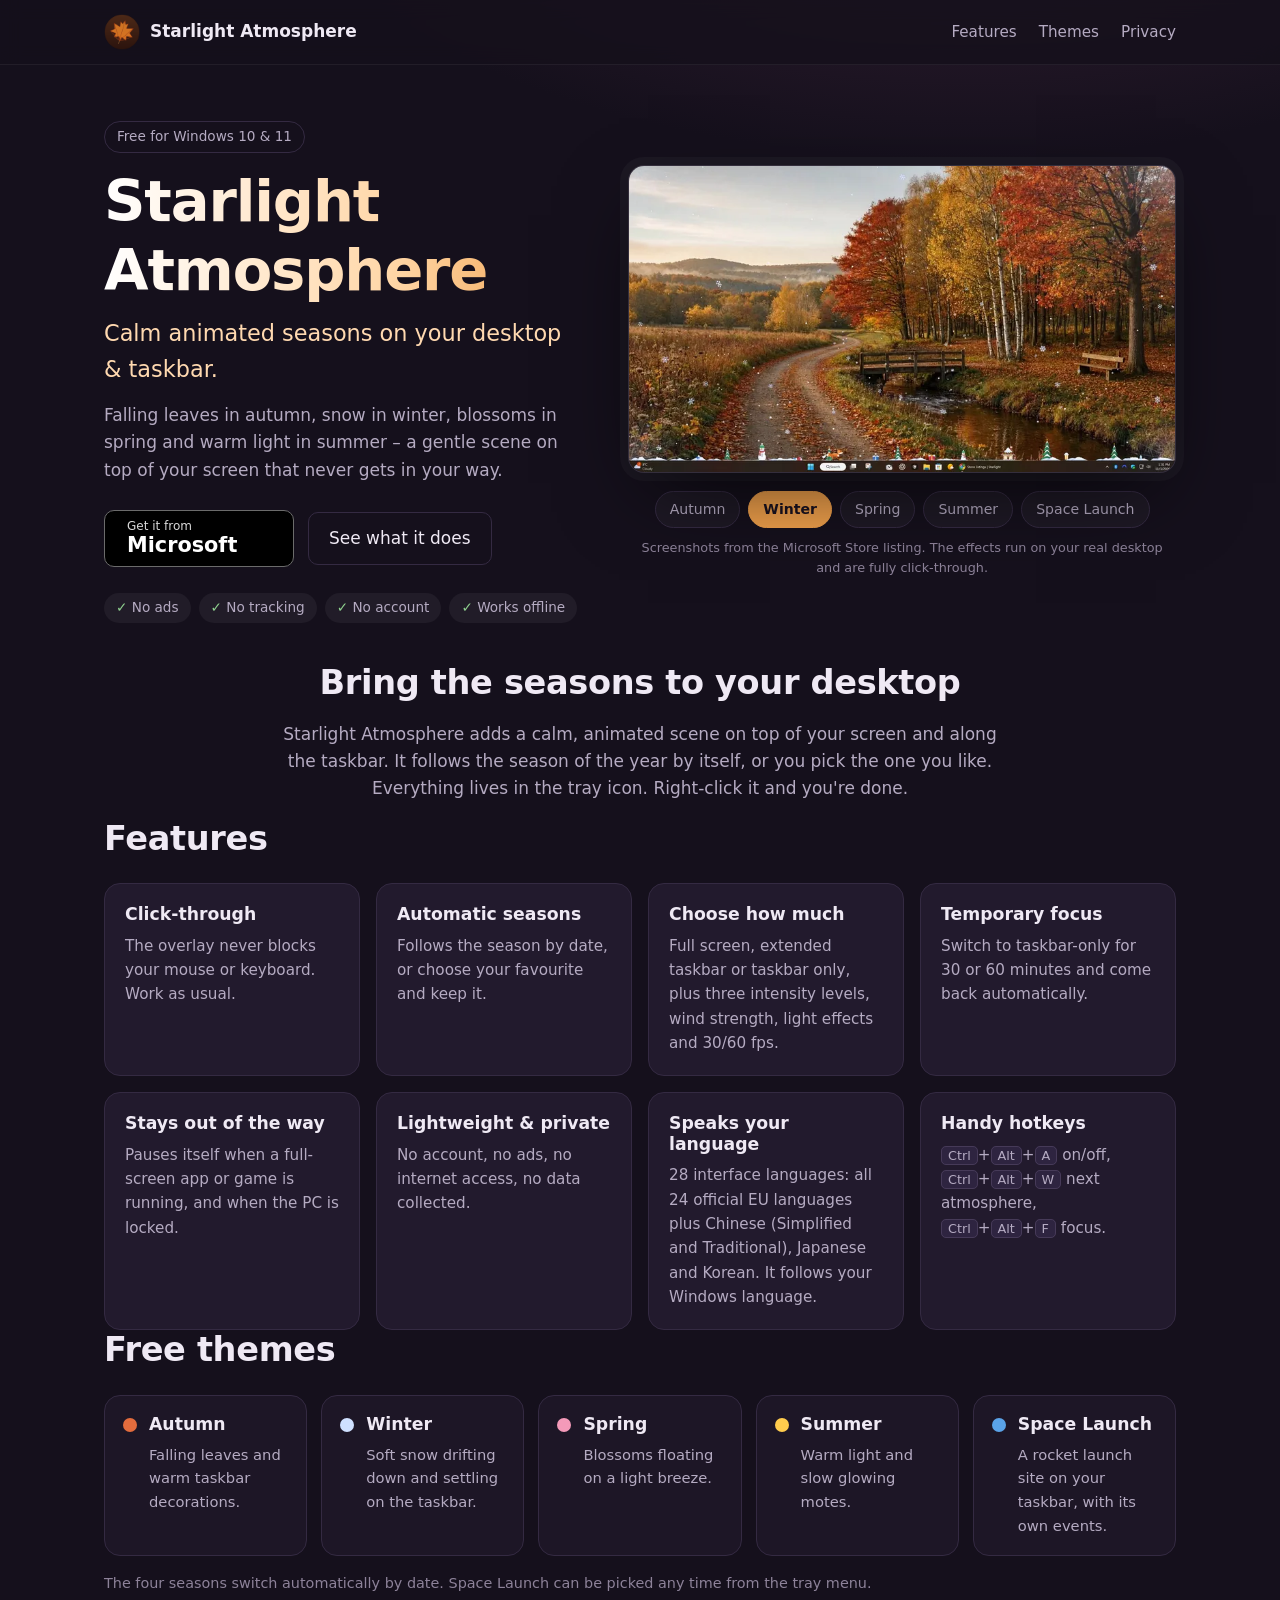
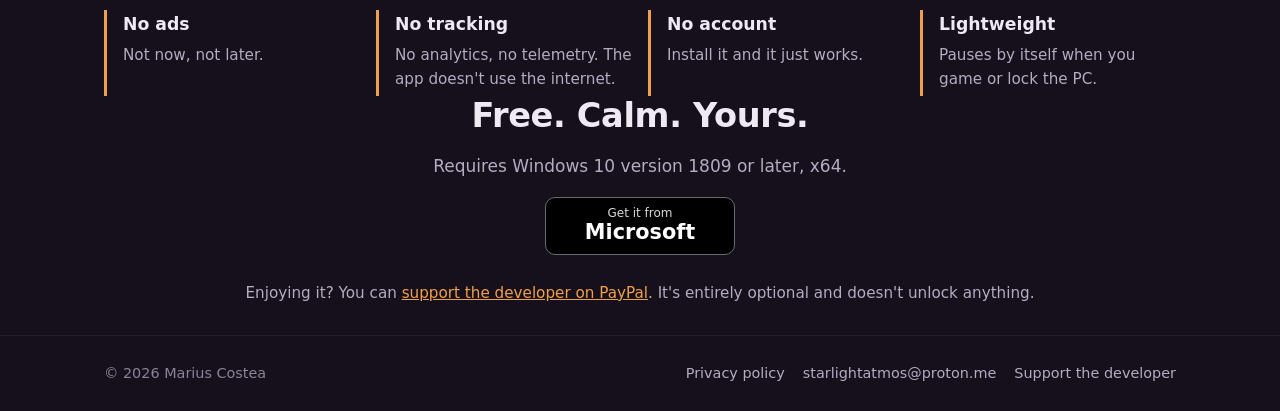
==== commit dc3552a2: "Hero shows real Store screenshots" ====
--- a/index.html
+++ b/index.html
@@ -57,7 +57,6 @@
     <nav aria-label="Main">
       <a href="#features">Features</a>
       <a href="#themes">Themes</a>
-      <a href="#screenshots">Screenshots</a>
       <a href="./privacy">Privacy</a>
     </nav>
   </div>
@@ -85,39 +84,21 @@
       </div>
 
       <figure class="scene-box">
-        <div class="scene" id="scene" data-theme="autumn" role="img" aria-label="Illustration of a desktop with a seasonal animation falling over it and decorations along the taskbar">
-          <div class="sky"></div>
-          <div class="sun"></div>
-          <div class="stars" aria-hidden="true"></div>
-          <svg class="hills" viewBox="0 0 800 200" preserveAspectRatio="none" aria-hidden="true">
-            <path class="h1" d="M0 120 C120 70 220 90 320 110 S540 60 640 90 S760 110 800 100 V200 H0Z"/>
-            <path class="h2" d="M0 150 C140 120 260 140 380 150 S600 120 700 140 S780 150 800 145 V200 H0Z"/>
-          </svg>
-          <svg class="rocket" viewBox="0 0 40 120" aria-hidden="true">
-            <path d="M20 4 C28 16 30 34 30 54 V78 H10 V54 C10 34 12 16 20 4Z" fill="#e9edf5"/>
-            <path d="M10 62 L2 84 L10 80Z M30 62 L38 84 L30 80Z" fill="#c9533b"/>
-            <circle cx="20" cy="36" r="5" fill="#5aa3e8"/>
-            <path class="flame" d="M13 80 Q20 118 27 80Z" fill="#ffb347"/>
-          </svg>
-          <div class="window" aria-hidden="true">
-            <div class="win-bar"><i></i><i></i><i></i></div>
-            <div class="win-body"><b></b><b></b><b class="s"></b><b></b><b class="s"></b></div>
-          </div>
-          <div class="fx" aria-hidden="true"></div>
-          <div class="taskbar" aria-hidden="true">
-            <div class="deco"></div>
-            <div class="tb-icons"><i class="start"></i><i></i><i></i><i></i><i></i></div>
-            <div class="tb-clock">12:00</div>
-          </div>
+        <div class="scene" id="scene">
+          <img class="shot on" data-t="autumn" src="assets/screens/autumn-800.webp" srcset="assets/screens/autumn-800.webp 800w, assets/screens/autumn.webp 1600w" sizes="(max-width:860px) 100vw, 600px" width="1600" height="900" fetchpriority="high" decoding="async" alt="Autumn theme: falling leaves drifting over the Windows desktop, with warm decorations along the taskbar">
+          <img class="shot" data-t="winter" src="assets/screens/winter-800.webp" srcset="assets/screens/winter-800.webp 800w, assets/screens/winter.webp 1600w" sizes="(max-width:860px) 100vw, 600px" width="1600" height="900" loading="lazy" decoding="async" alt="Winter theme: soft snow falling over the desktop and settling on the taskbar">
+          <img class="shot" data-t="spring" src="assets/screens/spring-800.webp" srcset="assets/screens/spring-800.webp 800w, assets/screens/spring.webp 1600w" sizes="(max-width:860px) 100vw, 600px" width="1600" height="900" loading="lazy" decoding="async" alt="Spring theme: blossoms floating across the desktop on a light breeze">
+          <img class="shot" data-t="summer" src="assets/screens/summer-800.webp" srcset="assets/screens/summer-800.webp 800w, assets/screens/summer.webp 1600w" sizes="(max-width:860px) 100vw, 600px" width="1600" height="900" loading="lazy" decoding="async" alt="Summer theme: warm light and glowing motes over the desktop">
+          <img class="shot" data-t="space-launch" src="assets/screens/space-launch-800.webp" srcset="assets/screens/space-launch-800.webp 800w, assets/screens/space-launch.webp 1600w" sizes="(max-width:860px) 100vw, 600px" width="1600" height="900" loading="lazy" decoding="async" alt="Space Launch theme: a rocket launch site along the taskbar under a starry sky">
         </div>
-        <div class="tabs" role="group" aria-label="Preview a theme">
+        <div class="tabs" role="group" aria-label="Show a theme">
           <button type="button" data-t="autumn" aria-pressed="true">Autumn</button>
           <button type="button" data-t="winter" aria-pressed="false">Winter</button>
           <button type="button" data-t="spring" aria-pressed="false">Spring</button>
           <button type="button" data-t="summer" aria-pressed="false">Summer</button>
-          <button type="button" data-t="space" aria-pressed="false">Space Launch</button>
+          <button type="button" data-t="space-launch" aria-pressed="false">Space Launch</button>
         </div>
-        <figcaption>Illustration. In the app the effects run on your real desktop and are fully click-through.</figcaption>
+        <figcaption>Screenshots from the Microsoft Store listing. The effects run on your real desktop and are fully click-through.</figcaption>
       </figure>
     </div>
   </section>
@@ -153,28 +134,6 @@
     <p class="note">The four seasons switch automatically by date. Space Launch can be picked any time from the tray menu.</p>
   </section>
 
-  <section id="screenshots" class="wrap shots">
-    <h2>Screenshots</h2>
-    <ul class="shot-grid">
-      <li><a href="assets/screens/autumn.webp" target="_blank" rel="noopener">
-        <img src="assets/screens/autumn-800.webp" srcset="assets/screens/autumn-800.webp 800w, assets/screens/autumn.webp 1600w" sizes="(max-width:700px) 100vw, (max-width:1120px) 50vw, 540px" width="1600" height="900" loading="lazy" decoding="async" alt="Autumn theme: falling leaves drifting over the Windows desktop, with warm decorations along the taskbar">
-        <span>Autumn</span></a></li>
-      <li><a href="assets/screens/winter.webp" target="_blank" rel="noopener">
-        <img src="assets/screens/winter-800.webp" srcset="assets/screens/winter-800.webp 800w, assets/screens/winter.webp 1600w" sizes="(max-width:700px) 100vw, (max-width:1120px) 50vw, 540px" width="1600" height="900" loading="lazy" decoding="async" alt="Winter theme: soft snow falling over the desktop and settling on the taskbar">
-        <span>Winter</span></a></li>
-      <li><a href="assets/screens/spring.webp" target="_blank" rel="noopener">
-        <img src="assets/screens/spring-800.webp" srcset="assets/screens/spring-800.webp 800w, assets/screens/spring.webp 1600w" sizes="(max-width:700px) 100vw, (max-width:1120px) 50vw, 540px" width="1600" height="900" loading="lazy" decoding="async" alt="Spring theme: blossoms floating across the desktop on a light breeze">
-        <span>Spring</span></a></li>
-      <li><a href="assets/screens/summer.webp" target="_blank" rel="noopener">
-        <img src="assets/screens/summer-800.webp" srcset="assets/screens/summer-800.webp 800w, assets/screens/summer.webp 1600w" sizes="(max-width:700px) 100vw, (max-width:1120px) 50vw, 540px" width="1600" height="900" loading="lazy" decoding="async" alt="Summer theme: warm light and glowing motes over the desktop">
-        <span>Summer</span></a></li>
-      <li><a href="assets/screens/space-launch.webp" target="_blank" rel="noopener">
-        <img src="assets/screens/space-launch-800.webp" srcset="assets/screens/space-launch-800.webp 800w, assets/screens/space-launch.webp 1600w" sizes="(max-width:700px) 100vw, (max-width:1120px) 50vw, 540px" width="1600" height="900" loading="lazy" decoding="async" alt="Space Launch theme: a rocket launch site along the taskbar under a starry sky">
-        <span>Space Launch</span></a></li>
-    </ul>
-    <p class="note">Screenshots from the Microsoft Store listing. Click an image to see it full size.</p>
-  </section>
-
   <section class="wrap facts">
     <div class="fact"><h3>No ads</h3><p>Not now, not later.</p></div>
     <div class="fact"><h3>No tracking</h3><p>No analytics, no telemetry. The app doesn't use the internet.</p></div>
@@ -208,44 +167,23 @@
 
 <script>
 (function () {
-  var scene = document.getElementById('scene');
-  var fx = scene.querySelector('.fx');
-  var stars = scene.querySelector('.stars');
-  var deco = scene.querySelector('.deco');
+  var shots = document.querySelectorAll('#scene .shot');
   var tabs = document.querySelectorAll('.tabs button');
-  function r(a, b) { return a + Math.random() * (b - a); }
-  var i, s;
-  for (i = 0; i < 26; i++) {
-    s = document.createElement('span');
-    s.style.left = r(0, 100) + '%';
-    s.style.animationDuration = r(7, 14) + 's';
-    s.style.animationDelay = (-r(0, 14)) + 's';
-    s.style.setProperty('--sz', r(0.6, 1.3).toFixed(2));
-    s.style.setProperty('--dx', r(-40, 40).toFixed(0) + 'px');
-    fx.appendChild(s);
+  function set(t) {
+    for (var k = 0; k < shots.length; k++) {
+      var on = shots[k].getAttribute('data-t') === t;
+      if (on) shots[k].loading = 'eager';
+      shots[k].classList.toggle('on', on);
+      shots[k].setAttribute('aria-hidden', on ? 'false' : 'true');
+    }
+    for (k = 0; k < tabs.length; k++) tabs[k].setAttribute('aria-pressed', tabs[k].getAttribute('data-t') === t ? 'true' : 'false');
   }
-  for (i = 0; i < 40; i++) {
-    s = document.createElement('i');
-    s.style.left = r(0, 100) + '%';
-    s.style.top = r(0, 55) + '%';
-    s.style.animationDelay = (-r(0, 4)) + 's';
-    stars.appendChild(s);
-  }
-  for (i = 0; i < 14; i++) {
-    s = document.createElement('i');
-    s.style.left = (i * 7.2 + r(0, 3)) + '%';
-    s.style.setProperty('--sz', r(0.7, 1.2).toFixed(2));
-    deco.appendChild(s);
-  }
-  function set(t) {
-    scene.setAttribute('data-theme', t);
-    for (var k = 0; k < tabs.length; k++) tabs[k].setAttribute('aria-pressed', tabs[k].getAttribute('data-t') === t ? 'true' : 'false');
-  }
-  for (i = 0; i < tabs.length; i++) tabs[i].addEventListener('click', function () { set(this.getAttribute('data-t')); });
+  for (var i = 0; i < tabs.length; i++) tabs[i].addEventListener('click', function () { set(this.getAttribute('data-t')); });
   var m = new Date().getMonth();
   set(m >= 2 && m <= 4 ? 'spring' : m >= 5 && m <= 7 ? 'summer' : m >= 8 && m <= 10 ? 'autumn' : 'winter');
-  var d = new Date(), h = d.getHours(), mm = d.getMinutes();
-  scene.querySelector('.tb-clock').textContent = (h < 10 ? '0' : '') + h + ':' + (mm < 10 ? '0' : '') + mm;
+  window.addEventListener('load', function () {
+    setTimeout(function () { for (var k = 0; k < shots.length; k++) shots[k].loading = 'eager'; }, 1500);
+  });
 })();
 </script>
 </body>
--- a/style.css
+++ b/style.css
@@ -47,85 +47,11 @@
 .pills li{font-size:.85rem;color:var(--muted);padding:4px 12px;border-radius:99px;background:rgba(255,255,255,.05)}
 .pills li::before{content:"✓ ";color:#8fd18f}
 
-/* scene */
+/* hero screenshots */
 .scene-box{margin:0}
-.scene{--sky1:#2b1a2e;--sky2:#7a3b32;--sky3:#d98a48;--hill1:#4a2a26;--hill2:#2c1a1c;--sun:#ffcf8a;--tb:rgba(32,24,30,.86);
-  position:relative;aspect-ratio:16/10;border-radius:var(--radius);overflow:hidden;border:1px solid rgba(255,255,255,.1);box-shadow:0 30px 80px -20px rgba(0,0,0,.7),0 0 0 8px rgba(255,255,255,.03)}
-.sky{position:absolute;inset:0;background:linear-gradient(180deg,var(--sky1) 0%,var(--sky2) 62%,var(--sky3) 100%);transition:background .8s}
-.sun{position:absolute;width:22%;aspect-ratio:1;border-radius:50%;right:14%;top:30%;background:radial-gradient(circle,var(--sun) 0%,rgba(255,200,120,.25) 45%,transparent 70%);transition:opacity .8s,background .8s}
-.hills{position:absolute;left:0;right:0;bottom:9%;width:100%;height:42%}
-.hills .h1{fill:var(--hill1);transition:fill .8s}
-.hills .h2{fill:var(--hill2);transition:fill .8s}
-.stars{position:absolute;inset:0;opacity:0;transition:opacity .8s}
-.stars i{position:absolute;width:2px;height:2px;border-radius:50%;background:#fff;animation:tw 4s ease-in-out infinite}
-@keyframes tw{50%{opacity:.25}}
-
-.window{position:absolute;left:9%;top:12%;width:46%;height:52%;border-radius:10px;background:rgba(245,240,248,.1);border:1px solid rgba(255,255,255,.16);backdrop-filter:blur(6px);-webkit-backdrop-filter:blur(6px)}
-.win-bar{display:flex;gap:6px;padding:9px 10px;border-bottom:1px solid rgba(255,255,255,.1)}
-.win-bar i{width:9px;height:9px;border-radius:50%;background:rgba(255,255,255,.35)}
-.win-body{padding:12px;display:grid;gap:8px}
-.win-body b{display:block;height:8px;border-radius:4px;background:rgba(255,255,255,.2)}
-.win-body b.s{width:60%}
-
-.taskbar{position:absolute;left:0;right:0;bottom:0;height:9%;background:var(--tb);backdrop-filter:blur(8px);-webkit-backdrop-filter:blur(8px);border-top:1px solid rgba(255,255,255,.08);display:flex;align-items:center;justify-content:center}
-.tb-icons{display:flex;gap:8px}
-.tb-icons i{width:14px;height:14px;border-radius:4px;background:rgba(255,255,255,.28)}
-.tb-icons i.start{background:linear-gradient(135deg,#6cc4ff,#2f7de1)}
-.tb-clock{position:absolute;right:12px;font-size:.7rem;color:rgba(255,255,255,.8)}
-.deco{position:absolute;left:0;right:0;bottom:100%;height:14px;pointer-events:none}
-.deco i{position:absolute;bottom:-3px;width:calc(12px*var(--sz));height:calc(10px*var(--sz));border-radius:50% 50% 40% 40%;background:#d8672f;transition:background .8s,border-radius .8s}
-
-/* particles */
-.fx{position:absolute;inset:0;pointer-events:none}
-.fx span{position:absolute;top:-6%;width:calc(12px*var(--sz));height:calc(12px*var(--sz));animation:fall linear infinite;will-change:transform}
-@keyframes fall{
-  0%{transform:translate(0,0) rotate(0)}
-  50%{transform:translate(var(--dx),55cqh) rotate(200deg)}
-  100%{transform:translate(0,110cqh) rotate(400deg)}
-}
-.scene{container-type:size}
-@supports not (height:1cqh){
-  @keyframes fall{0%{transform:translate(0,0) rotate(0)}50%{transform:translate(var(--dx),220px) rotate(200deg)}100%{transform:translate(0,480px) rotate(400deg)}}
-}
-
-/* autumn (default) */
-.scene[data-theme="autumn"] .fx span{border-radius:0 70% 0 70%;background:linear-gradient(135deg,#f3a447,#c94f25)}
-.scene[data-theme="autumn"] .fx span:nth-child(3n){background:linear-gradient(135deg,#e8c25a,#b8742a)}
-.scene[data-theme="autumn"] .fx span:nth-child(4n){background:linear-gradient(135deg,#d9622f,#8e2f1d)}
-
-/* winter */
-.scene[data-theme="winter"]{--sky1:#0d1630;--sky2:#26365e;--sky3:#6c7ea8;--hill1:#cfd9ea;--hill2:#eef3fa;--sun:#dfe8ff;--tb:rgba(18,24,40,.86)}
-.scene[data-theme="winter"] .sun{width:12%;top:14%;right:18%}
-.scene[data-theme="winter"] .stars{opacity:.6}
-.scene[data-theme="winter"] .fx span{border-radius:50%;background:radial-gradient(circle,#fff 0%,rgba(255,255,255,.85) 45%,rgba(255,255,255,0) 72%);width:calc(9px*var(--sz));height:calc(9px*var(--sz))}
-.scene[data-theme="winter"] .deco i{background:#f4f8ff;border-radius:50% 50% 20% 20%;height:calc(7px*var(--sz))}
-
-/* spring */
-.scene[data-theme="spring"]{--sky1:#6fa6d8;--sky2:#a9cdea;--sky3:#f5d9e4;--hill1:#86b56b;--hill2:#5d9150;--sun:#fff3c8;--tb:rgba(30,40,52,.8)}
-.scene[data-theme="spring"] .sun{top:12%}
-.scene[data-theme="spring"] .fx span{border-radius:60% 0 60% 0;background:linear-gradient(135deg,#ffe1ec,#f49ab9);width:calc(10px*var(--sz));height:calc(10px*var(--sz))}
-.scene[data-theme="spring"] .fx span:nth-child(3n){background:linear-gradient(135deg,#fff,#f7c6d8)}
-.scene[data-theme="spring"] .deco i{background:#f6a9c5;border-radius:50%}
-.scene[data-theme="spring"] .deco i:nth-child(2n){background:#fff1a8}
-
-/* summer */
-.scene[data-theme="summer"]{--sky1:#2f6fc0;--sky2:#7fb7e6;--sky3:#ffd79a;--hill1:#9bb85a;--hill2:#6d8f3c;--sun:#fff2b0;--tb:rgba(26,36,52,.8)}
-.scene[data-theme="summer"] .sun{width:30%;top:6%;right:8%}
-.scene[data-theme="summer"] .fx span{border-radius:50%;background:radial-gradient(circle,rgba(255,244,190,.95) 0%,rgba(255,220,120,.4) 40%,transparent 70%);width:calc(14px*var(--sz));height:calc(14px*var(--sz));animation-name:float;animation-duration:12s!important}
-@keyframes float{0%{transform:translate(0,110cqh);opacity:0}15%{opacity:1}100%{transform:translate(var(--dx),10cqh);opacity:0}}
-.scene[data-theme="summer"] .deco i{background:#ffcc4d;border-radius:50%}
-
-/* space launch */
-.scene[data-theme="space"]{--sky1:#05060f;--sky2:#101a3a;--sky3:#2d3567;--hill1:#2a2f45;--hill2:#171a28;--sun:transparent;--tb:rgba(10,12,22,.88)}
-.scene[data-theme="space"] .stars{opacity:1}
-.scene[data-theme="space"] .sun{opacity:0}
-.scene[data-theme="space"] .fx{opacity:0}
-.scene[data-theme="space"] .deco i{background:#7d8bb3;border-radius:2px;height:calc(6px*var(--sz))}
-.rocket{position:absolute;left:68%;bottom:9%;width:5%;height:auto;opacity:0;transform:translateY(0)}
-.scene[data-theme="space"] .rocket{opacity:1;animation:launch 9s ease-in infinite}
-.flame{transform-origin:20px 80px;animation:flick .15s ease-in-out infinite alternate}
-@keyframes flick{to{transform:scaleY(.75)}}
-@keyframes launch{0%,25%{transform:translateY(0)}100%{transform:translateY(-140cqh)}}
+.scene{position:relative;aspect-ratio:16/9;border-radius:var(--radius);overflow:hidden;background:var(--bg2);border:1px solid rgba(255,255,255,.1);box-shadow:0 30px 80px -20px rgba(0,0,0,.7),0 0 0 8px rgba(255,255,255,.03)}
+.shot{position:absolute;inset:0;width:100%;height:100%;object-fit:cover;opacity:0;transition:opacity .6s ease}
+.shot.on{opacity:1}
 
 .tabs{display:flex;flex-wrap:wrap;gap:8px;justify-content:center;margin-top:18px}
 .tabs button{font:inherit;font-size:.88rem;color:var(--muted);background:rgba(255,255,255,.04);border:1px solid var(--line);border-radius:99px;padding:6px 14px;cursor:pointer}
@@ -153,14 +79,6 @@
 .closing>p{color:var(--muted)}
 .support{margin-top:26px;font-size:.95rem}
 
-/* screenshots */
-.shot-grid{list-style:none;padding:0;margin:24px 0 0;display:grid;grid-template-columns:repeat(2,1fr);gap:18px}
-.shot-grid li:first-child{grid-column:1/-1}
-.shot-grid a{position:relative;display:block;border-radius:var(--radius);overflow:hidden;border:1px solid var(--line);background:var(--bg2);box-shadow:0 20px 50px -25px rgba(0,0,0,.7);transition:transform .2s,border-color .2s}
-.shot-grid a:hover{transform:translateY(-2px);border-color:#5a4a6c}
-.shot-grid img{width:100%;height:auto;aspect-ratio:16/9;object-fit:cover}
-.shot-grid span{position:absolute;left:12px;top:12px;font-size:.85rem;font-weight:600;color:var(--text);background:rgba(21,16,28,.78);padding:4px 12px;border-radius:99px}
-
 .foot{border-top:1px solid rgba(255,255,255,.06);padding:26px 0;margin-top:30px;color:#8d8299;font-size:.9rem}
 .foot-in{display:flex;flex-wrap:wrap;justify-content:space-between;gap:12px;align-items:center}
 .foot p{margin:0}
@@ -183,13 +101,9 @@
   .top nav{gap:14px}
   .top nav a[href="#themes"]{display:none}
   .brand span{font-size:.95rem}
-  .grid,.theme-list,.facts,.shot-grid{grid-template-columns:1fr}
-  .tb-clock{display:none}
+  .grid,.theme-list,.facts{grid-template-columns:1fr}
 }
 @media (prefers-reduced-motion:reduce){
   html{scroll-behavior:auto}
-  .fx span,.stars i,.rocket,.flame{animation:none!important}
-  .shot-grid a{transition:none}
-  .fx span{transform:translateY(calc(var(--sz)*40cqh))}
-  .scene[data-theme="space"] .rocket{transform:none}
+  .shot{transition:none}
 }
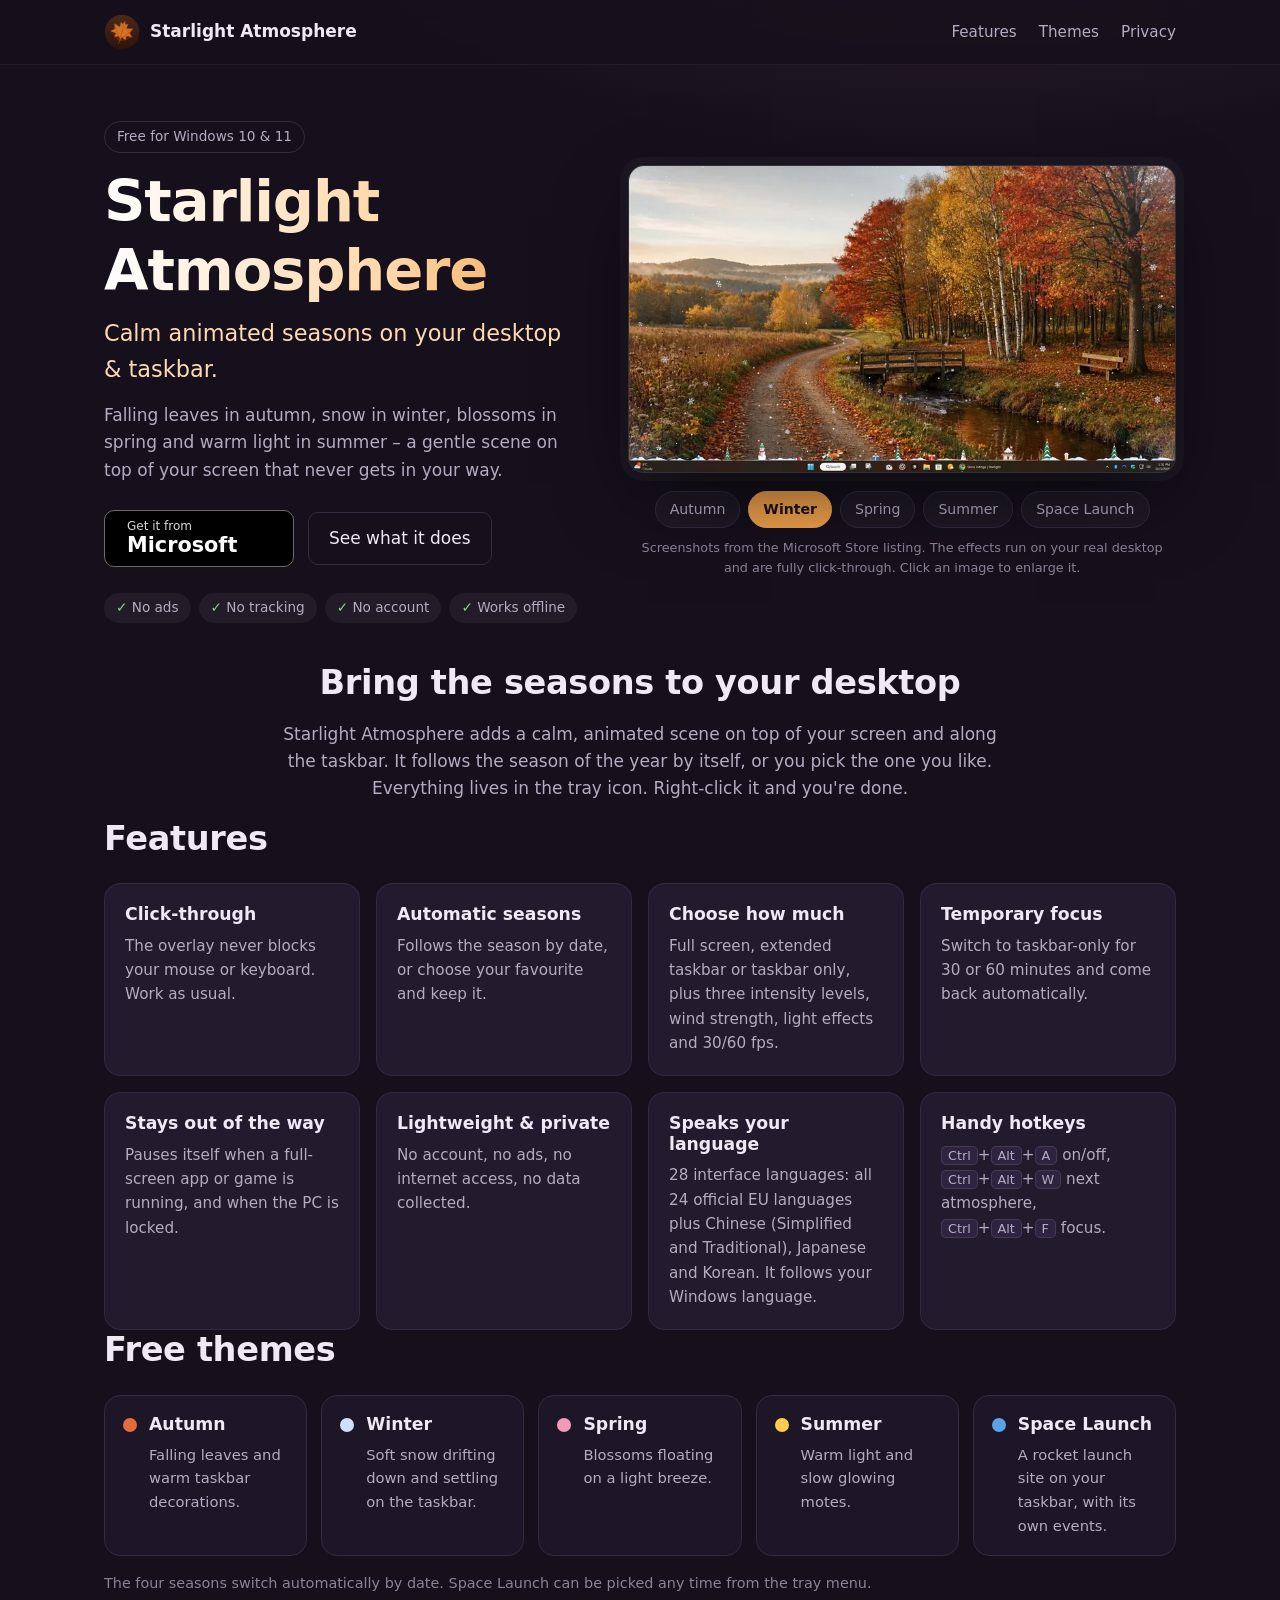
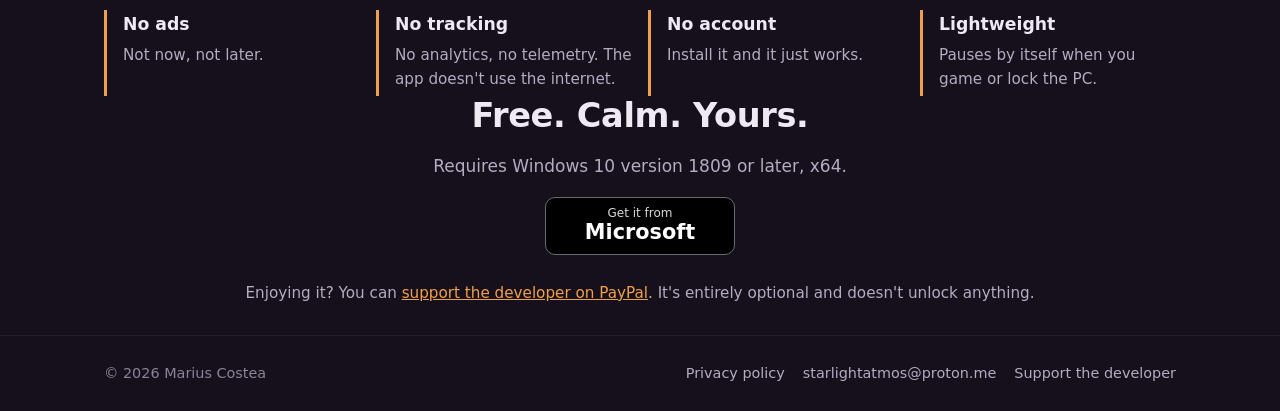
==== commit ebedbee9: "Hero slideshow and lightbox" ====
--- a/index.html
+++ b/index.html
@@ -84,12 +84,14 @@
       </div>
 
       <figure class="scene-box">
-        <div class="scene" id="scene">
+        <div class="scene" id="scene" tabindex="0" aria-roledescription="carousel" aria-label="Store screenshots">
           <img class="shot on" data-t="autumn" src="assets/screens/autumn-800.webp" srcset="assets/screens/autumn-800.webp 800w, assets/screens/autumn.webp 1600w" sizes="(max-width:860px) 100vw, 600px" width="1600" height="900" fetchpriority="high" decoding="async" alt="Autumn theme: falling leaves drifting over the Windows desktop, with warm decorations along the taskbar">
           <img class="shot" data-t="winter" src="assets/screens/winter-800.webp" srcset="assets/screens/winter-800.webp 800w, assets/screens/winter.webp 1600w" sizes="(max-width:860px) 100vw, 600px" width="1600" height="900" loading="lazy" decoding="async" alt="Winter theme: soft snow falling over the desktop and settling on the taskbar">
           <img class="shot" data-t="spring" src="assets/screens/spring-800.webp" srcset="assets/screens/spring-800.webp 800w, assets/screens/spring.webp 1600w" sizes="(max-width:860px) 100vw, 600px" width="1600" height="900" loading="lazy" decoding="async" alt="Spring theme: blossoms floating across the desktop on a light breeze">
           <img class="shot" data-t="summer" src="assets/screens/summer-800.webp" srcset="assets/screens/summer-800.webp 800w, assets/screens/summer.webp 1600w" sizes="(max-width:860px) 100vw, 600px" width="1600" height="900" loading="lazy" decoding="async" alt="Summer theme: warm light and glowing motes over the desktop">
           <img class="shot" data-t="space-launch" src="assets/screens/space-launch-800.webp" srcset="assets/screens/space-launch-800.webp 800w, assets/screens/space-launch.webp 1600w" sizes="(max-width:860px) 100vw, 600px" width="1600" height="900" loading="lazy" decoding="async" alt="Space Launch theme: a rocket launch site along the taskbar under a starry sky">
+          <button type="button" class="arrow prev" aria-label="Previous screenshot">&#8249;</button>
+          <button type="button" class="arrow next" aria-label="Next screenshot">&#8250;</button>
         </div>
         <div class="tabs" role="group" aria-label="Show a theme">
           <button type="button" data-t="autumn" aria-pressed="true">Autumn</button>
@@ -98,7 +100,7 @@
           <button type="button" data-t="summer" aria-pressed="false">Summer</button>
           <button type="button" data-t="space-launch" aria-pressed="false">Space Launch</button>
         </div>
-        <figcaption>Screenshots from the Microsoft Store listing. The effects run on your real desktop and are fully click-through.</figcaption>
+        <figcaption>Screenshots from the Microsoft Store listing. The effects run on your real desktop and are fully click-through. Click an image to enlarge it.</figcaption>
       </figure>
     </div>
   </section>
@@ -165,24 +167,93 @@
   </div>
 </footer>
 
+<div class="lb" id="lb" role="dialog" aria-modal="true" aria-label="Screenshot viewer" hidden>
+  <button type="button" class="lb-close" aria-label="Close">&#215;</button>
+  <button type="button" class="arrow prev" aria-label="Previous screenshot">&#8249;</button>
+  <figure class="lb-fig">
+    <img id="lb-img" src="" alt="" width="1600" height="900">
+    <figcaption id="lb-cap"></figcaption>
+  </figure>
+  <button type="button" class="arrow next" aria-label="Next screenshot">&#8250;</button>
+</div>
+
 <script>
 (function () {
-  var shots = document.querySelectorAll('#scene .shot');
+  var scene = document.getElementById('scene');
+  var shots = scene.querySelectorAll('.shot');
   var tabs = document.querySelectorAll('.tabs button');
-  function set(t) {
+  var names = [], cur = 0, timer = null, stopped = false, paused = false;
+  var reduce = window.matchMedia && window.matchMedia('(prefers-reduced-motion: reduce)').matches;
+  for (var i = 0; i < tabs.length; i++) names.push(tabs[i].textContent);
+  function show(n) {
+    cur = (n + shots.length) % shots.length;
     for (var k = 0; k < shots.length; k++) {
-      var on = shots[k].getAttribute('data-t') === t;
+      var on = k === cur;
       if (on) shots[k].loading = 'eager';
       shots[k].classList.toggle('on', on);
       shots[k].setAttribute('aria-hidden', on ? 'false' : 'true');
+      tabs[k].setAttribute('aria-pressed', on ? 'true' : 'false');
     }
-    for (k = 0; k < tabs.length; k++) tabs[k].setAttribute('aria-pressed', tabs[k].getAttribute('data-t') === t ? 'true' : 'false');
-  }
-  for (var i = 0; i < tabs.length; i++) tabs[i].addEventListener('click', function () { set(this.getAttribute('data-t')); });
+  }
+  function tick() { if (!paused && !stopped && !document.hidden && lb.hidden) show(cur + 1); }
+  function stop() { stopped = true; clearInterval(timer); }
+  for (i = 0; i < tabs.length; i++) (function (n) { tabs[n].addEventListener('click', function () { stop(); show(n); }); })(i);
+  scene.querySelector('.prev').addEventListener('click', function (e) { e.stopPropagation(); stop(); show(cur - 1); });
+  scene.querySelector('.next').addEventListener('click', function (e) { e.stopPropagation(); stop(); show(cur + 1); });
+  var box = scene.parentNode;
+  box.addEventListener('mouseenter', function () { paused = true; });
+  box.addEventListener('mouseleave', function () { paused = false; });
+  box.addEventListener('focusin', function () { paused = true; });
+  box.addEventListener('focusout', function () { paused = false; });
   var m = new Date().getMonth();
-  set(m >= 2 && m <= 4 ? 'spring' : m >= 5 && m <= 7 ? 'summer' : m >= 8 && m <= 10 ? 'autumn' : 'winter');
+  show(m >= 2 && m <= 4 ? 2 : m >= 5 && m <= 7 ? 3 : m >= 8 && m <= 10 ? 0 : 1);
+  if (!reduce) timer = setInterval(tick, 5000);
   window.addEventListener('load', function () {
     setTimeout(function () { for (var k = 0; k < shots.length; k++) shots[k].loading = 'eager'; }, 1500);
+  });
+
+  /* lightbox */
+  var lb = document.getElementById('lb'), img = document.getElementById('lb-img'), cap = document.getElementById('lb-cap');
+  var li = 0, opener = null, sx = null;
+  function lbShow(n) {
+    li = (n + shots.length) % shots.length;
+    img.src = shots[li].getAttribute('data-full');
+    img.alt = shots[li].alt;
+    cap.textContent = names[li] + ' (' + (li + 1) + ' / ' + shots.length + ')';
+  }
+  function open() {
+    opener = document.activeElement; lbShow(cur); lb.hidden = false;
+    document.body.style.overflow = 'hidden'; lb.querySelector('.lb-close').focus();
+  }
+  function close() {
+    lb.hidden = true; document.body.style.overflow = ''; show(li);
+    if (opener && opener.focus) opener.focus();
+  }
+  for (i = 0; i < shots.length; i++) {
+    shots[i].setAttribute('data-full', shots[i].getAttribute('src').replace('-800', ''));
+    shots[i].addEventListener('click', open);
+  }
+  scene.addEventListener('keydown', function (e) { if ((e.key === 'Enter' || e.key === ' ') && e.target === scene) { e.preventDefault(); open(); } });
+  lb.querySelector('.lb-close').addEventListener('click', close);
+  lb.querySelector('.prev').addEventListener('click', function () { lbShow(li - 1); });
+  lb.querySelector('.next').addEventListener('click', function () { lbShow(li + 1); });
+  lb.addEventListener('click', function (e) { if (e.target === lb || e.target.classList.contains('lb-fig')) close(); });
+  document.addEventListener('keydown', function (e) {
+    if (lb.hidden) return;
+    if (e.key === 'Escape') close();
+    else if (e.key === 'ArrowLeft') lbShow(li - 1);
+    else if (e.key === 'ArrowRight') lbShow(li + 1);
+    else if (e.key === 'Tab') {
+      var f = lb.querySelectorAll('button'), first = f[0], last = f[f.length - 1];
+      if (e.shiftKey && document.activeElement === first) { e.preventDefault(); last.focus(); }
+      else if (!e.shiftKey && document.activeElement === last) { e.preventDefault(); first.focus(); }
+    }
+  });
+  lb.addEventListener('touchstart', function (e) { sx = e.touches[0].clientX; }, { passive: true });
+  lb.addEventListener('touchend', function (e) {
+    if (sx === null) return;
+    var dx = e.changedTouches[0].clientX - sx; sx = null;
+    if (Math.abs(dx) > 40) lbShow(li + (dx < 0 ? 1 : -1));
   });
 })();
 </script>
--- a/style.css
+++ b/style.css
@@ -52,6 +52,25 @@
 .scene{position:relative;aspect-ratio:16/9;border-radius:var(--radius);overflow:hidden;background:var(--bg2);border:1px solid rgba(255,255,255,.1);box-shadow:0 30px 80px -20px rgba(0,0,0,.7),0 0 0 8px rgba(255,255,255,.03)}
 .shot{position:absolute;inset:0;width:100%;height:100%;object-fit:cover;opacity:0;transition:opacity .6s ease}
 .shot.on{opacity:1}
+.scene{cursor:zoom-in}
+.arrow{position:absolute;top:50%;transform:translateY(-50%);z-index:2;width:38px;height:38px;border-radius:50%;border:1px solid rgba(255,255,255,.18);background:rgba(21,16,28,.6);color:#fff;font:inherit;font-size:1.6rem;line-height:1;cursor:pointer;display:flex;align-items:center;justify-content:center;padding:0 0 3px;opacity:.75;transition:opacity .2s,background .2s}
+.arrow:hover,.arrow:focus-visible{opacity:1;background:rgba(21,16,28,.85)}
+.arrow.prev{left:10px}.arrow.next{right:10px}
+.scene .arrow{opacity:0}
+.scene:hover .arrow,.scene:focus-within .arrow{opacity:.85}
+@media (hover:none){.scene .arrow{opacity:.75}}
+
+/* lightbox */
+.lb{position:fixed;inset:0;z-index:20;background:rgba(8,6,12,.96);display:flex;align-items:center;justify-content:center;padding:56px 64px}
+.lb[hidden]{display:none}
+.lb-fig{margin:0;max-width:1600px;width:100%;display:flex;flex-direction:column;align-items:center}
+.lb-fig img{max-width:100%;max-height:calc(100vh - 140px);width:auto;height:auto;border-radius:10px;box-shadow:0 30px 80px -20px rgba(0,0,0,.8)}
+.lb-fig figcaption{margin-top:12px;color:var(--muted);font-size:.95rem}
+.lb .arrow{width:46px;height:46px;opacity:.85}
+.lb .arrow.prev{left:12px}.lb .arrow.next{right:12px}
+.lb-close{position:absolute;top:12px;right:14px;width:42px;height:42px;border-radius:50%;border:1px solid rgba(255,255,255,.18);background:rgba(255,255,255,.06);color:#fff;font-size:1.7rem;line-height:1;cursor:pointer;padding:0 0 3px}
+.lb-close:hover{background:rgba(255,255,255,.14)}
+@media (max-width:560px){.lb{padding:56px 8px}.lb .arrow{top:auto;bottom:14px;transform:none}}
 
 .tabs{display:flex;flex-wrap:wrap;gap:8px;justify-content:center;margin-top:18px}
 .tabs button{font:inherit;font-size:.88rem;color:var(--muted);background:rgba(255,255,255,.04);border:1px solid var(--line);border-radius:99px;padding:6px 14px;cursor:pointer}
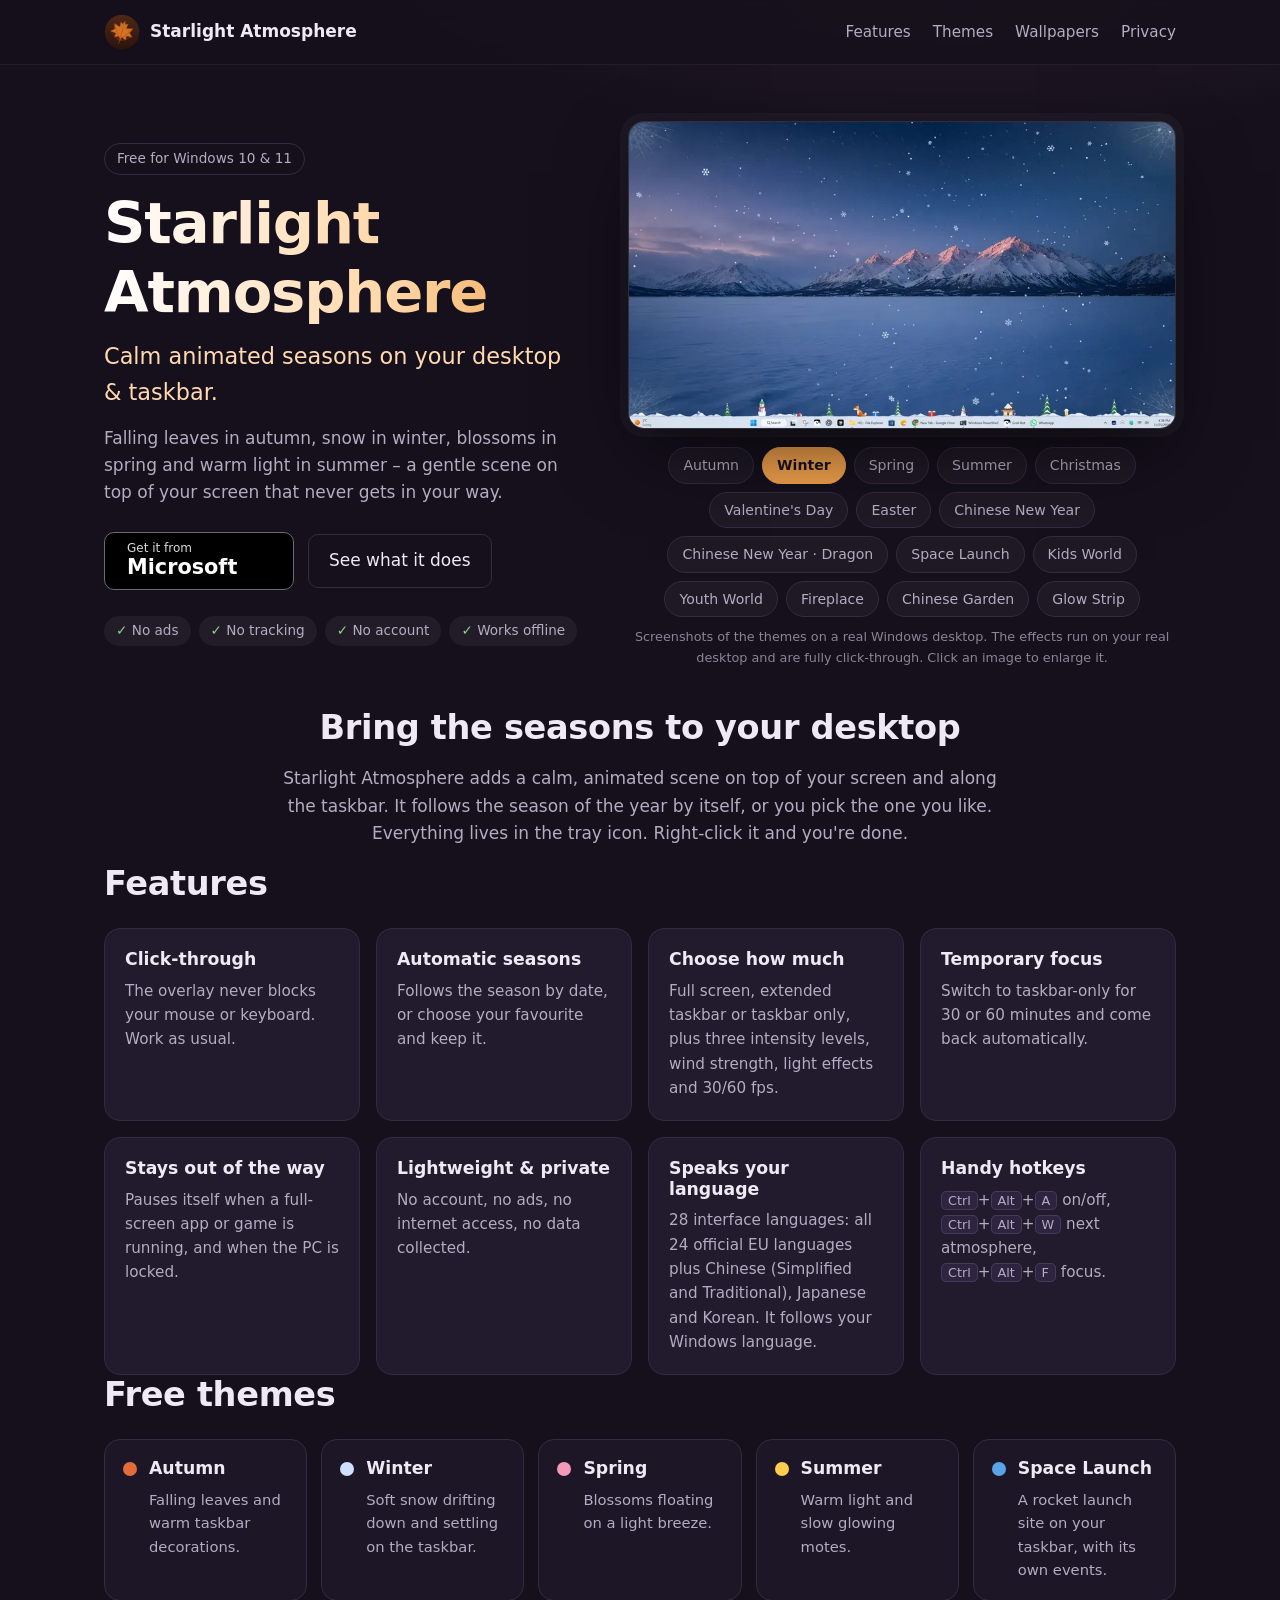
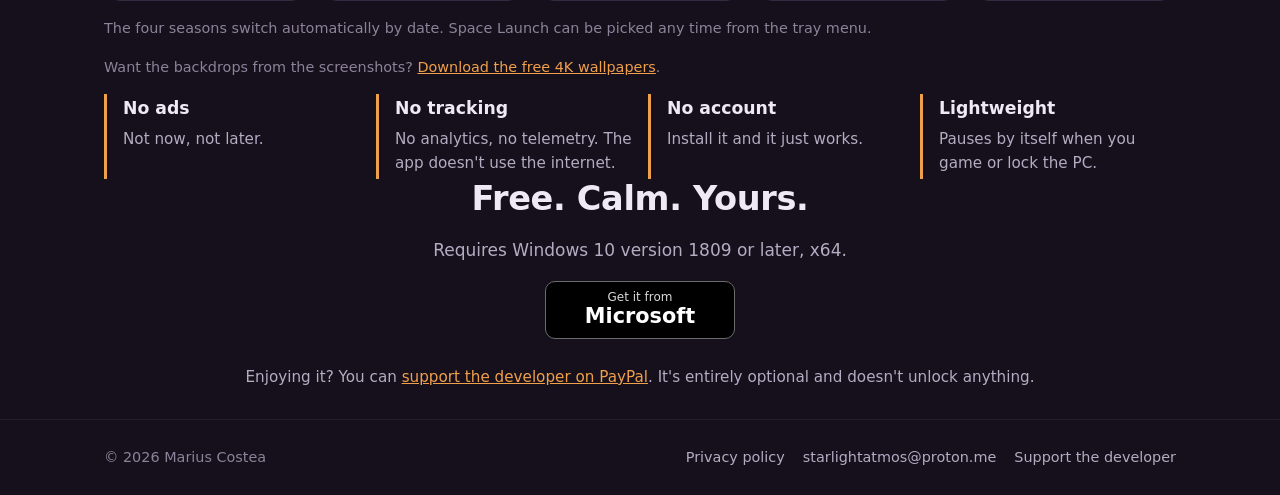
==== commit 5f934716: "New theme screenshots for all 15 gallery slides (seasons, holidays, specials incl. Fireplace, Chines" ====
--- a/index.html
+++ b/index.html
@@ -57,6 +57,7 @@
     <nav aria-label="Main">
       <a href="#features">Features</a>
       <a href="#themes">Themes</a>
+      <a href="./wallpapers">Wallpapers</a>
       <a href="./privacy">Privacy</a>
     </nav>
   </div>
@@ -85,11 +86,21 @@
 
       <figure class="scene-box">
         <div class="scene" id="scene" tabindex="0" aria-roledescription="carousel" aria-label="Store screenshots">
-          <img class="shot on" data-t="autumn" src="assets/screens/autumn-800.webp" srcset="assets/screens/autumn-800.webp 800w, assets/screens/autumn.webp 1600w" sizes="(max-width:860px) 100vw, 600px" width="1600" height="900" fetchpriority="high" decoding="async" alt="Autumn theme: falling leaves drifting over the Windows desktop, with warm decorations along the taskbar">
-          <img class="shot" data-t="winter" src="assets/screens/winter-800.webp" srcset="assets/screens/winter-800.webp 800w, assets/screens/winter.webp 1600w" sizes="(max-width:860px) 100vw, 600px" width="1600" height="900" loading="lazy" decoding="async" alt="Winter theme: soft snow falling over the desktop and settling on the taskbar">
-          <img class="shot" data-t="spring" src="assets/screens/spring-800.webp" srcset="assets/screens/spring-800.webp 800w, assets/screens/spring.webp 1600w" sizes="(max-width:860px) 100vw, 600px" width="1600" height="900" loading="lazy" decoding="async" alt="Spring theme: blossoms floating across the desktop on a light breeze">
-          <img class="shot" data-t="summer" src="assets/screens/summer-800.webp" srcset="assets/screens/summer-800.webp 800w, assets/screens/summer.webp 1600w" sizes="(max-width:860px) 100vw, 600px" width="1600" height="900" loading="lazy" decoding="async" alt="Summer theme: warm light and glowing motes over the desktop">
-          <img class="shot" data-t="space-launch" src="assets/screens/space-launch-800.webp" srcset="assets/screens/space-launch-800.webp 800w, assets/screens/space-launch.webp 1600w" sizes="(max-width:860px) 100vw, 600px" width="1600" height="900" loading="lazy" decoding="async" alt="Space Launch theme: a rocket launch site along the taskbar under a starry sky">
+          <img class="shot on" data-t="autumn" src="assets/screens/autumn-800.webp" srcset="assets/screens/autumn-800.webp 800w, assets/screens/autumn.webp 1600w" sizes="(max-width:860px) 100vw, 600px" width="1600" height="900" fetchpriority="high" decoding="async" alt="Autumn theme: falling leaves over a misty autumn lake, with pumpkins, mushrooms and acorns along the taskbar">
+          <img class="shot" data-t="winter" src="assets/screens/winter-800.webp" srcset="assets/screens/winter-800.webp 800w, assets/screens/winter.webp 1600w" sizes="(max-width:860px) 100vw, 600px" width="1600" height="900" loading="lazy" decoding="async" alt="Winter theme: soft snow falling over the desktop and settling on the taskbar, with a snowman, fir trees and lanterns">
+          <img class="shot" data-t="spring" src="assets/screens/spring-800.webp" srcset="assets/screens/spring-800.webp 800w, assets/screens/spring.webp 1600w" sizes="(max-width:860px) 100vw, 600px" width="1600" height="900" loading="lazy" decoding="async" alt="Spring theme: blossom petals drifting over green hills, with spring flowers growing along the taskbar">
+          <img class="shot" data-t="summer" src="assets/screens/summer-800.webp" srcset="assets/screens/summer-800.webp 800w, assets/screens/summer.webp 1600w" sizes="(max-width:860px) 100vw, 600px" width="1600" height="900" loading="lazy" decoding="async" alt="Summer theme: warm sunset light over the sea, with sunflowers, a beach corner and summer treats on the taskbar">
+          <img class="shot" data-t="christmas" src="assets/screens/christmas-800.webp" srcset="assets/screens/christmas-800.webp 800w, assets/screens/christmas.webp 1600w" sizes="(max-width:860px) 100vw, 600px" width="1600" height="900" loading="lazy" decoding="async" alt="Christmas theme: a lit Christmas tree, cottages, lamp posts and presents along the snowy taskbar under the northern lights">
+          <img class="shot" data-t="valentines-day" src="assets/screens/valentines-day-800.webp" srcset="assets/screens/valentines-day-800.webp 800w, assets/screens/valentines-day.webp 1600w" sizes="(max-width:860px) 100vw, 600px" width="1600" height="900" loading="lazy" decoding="async" alt="Valentine&#39;s Day theme: rose petals drifting over a pink sunset, with bouquets, gifts and heart garlands on the taskbar">
+          <img class="shot" data-t="easter" src="assets/screens/easter-800.webp" srcset="assets/screens/easter-800.webp 800w, assets/screens/easter.webp 1600w" sizes="(max-width:860px) 100vw, 600px" width="1600" height="900" loading="lazy" decoding="async" alt="Easter theme: a spring meadow along the taskbar with painted eggs, a basket, flowers and a lamb">
+          <img class="shot" data-t="chinese-new-year" src="assets/screens/chinese-new-year-800.webp" srcset="assets/screens/chinese-new-year-800.webp 800w, assets/screens/chinese-new-year.webp 1600w" sizes="(max-width:860px) 100vw, 600px" width="1600" height="900" loading="lazy" decoding="async" alt="Chinese New Year theme: a red couplet gate, lanterns, a paper-cut goat and festive props along the taskbar">
+          <img class="shot" data-t="chinese-new-year-dragon" src="assets/screens/chinese-new-year-dragon-800.webp" srcset="assets/screens/chinese-new-year-dragon-800.webp 800w, assets/screens/chinese-new-year-dragon.webp 1600w" sizes="(max-width:860px) 100vw, 600px" width="1600" height="900" loading="lazy" decoding="async" alt="Chinese New Year theme: a golden-red dragon dancing above the taskbar among festive props">
+          <img class="shot" data-t="space-launch" src="assets/screens/space-launch-800.webp" srcset="assets/screens/space-launch-800.webp 800w, assets/screens/space-launch.webp 1600w" sizes="(max-width:860px) 100vw, 600px" width="1600" height="900" loading="lazy" decoding="async" alt="Space Launch theme: a rocket launch site along the taskbar under a starry twilight sky">
+          <img class="shot" data-t="kids-world" src="assets/screens/kids-world-800.webp" srcset="assets/screens/kids-world-800.webp 800w, assets/screens/kids-world.webp 1600w" sizes="(max-width:860px) 100vw, 600px" width="1600" height="900" loading="lazy" decoding="async" alt="Kids World theme: a storybook playground, castle and rainbow along the taskbar under a pastel sky">
+          <img class="shot" data-t="youth-world" src="assets/screens/youth-world-800.webp" srcset="assets/screens/youth-world-800.webp 800w, assets/screens/youth-world.webp 1600w" sizes="(max-width:860px) 100vw, 600px" width="1600" height="900" loading="lazy" decoding="async" alt="Youth World theme: a neon night street with a skyline, skatepark and concert stage along the taskbar">
+          <img class="shot" data-t="fireplace" src="assets/screens/fireplace-800.webp" srcset="assets/screens/fireplace-800.webp 800w, assets/screens/fireplace.webp 1600w" sizes="(max-width:860px) 100vw, 600px" width="1600" height="900" loading="lazy" decoding="async" alt="Fireplace theme: a cozy living room along the taskbar with a crackling fireplace, armchair, sleeping cat and dog">
+          <img class="shot" data-t="chinese-garden" src="assets/screens/chinese-garden-800.webp" srcset="assets/screens/chinese-garden-800.webp 800w, assets/screens/chinese-garden.webp 1600w" sizes="(max-width:860px) 100vw, 600px" width="1600" height="900" loading="lazy" decoding="async" alt="Chinese Garden theme: a red pavilion, arched bridge, koi pond and lanterns along the taskbar under misty mountains">
+          <img class="shot" data-t="glow-strip" src="assets/screens/glow-strip-800.webp" srcset="assets/screens/glow-strip-800.webp 800w, assets/screens/glow-strip.webp 1600w" sizes="(max-width:860px) 100vw, 600px" width="1600" height="900" loading="lazy" decoding="async" alt="Glow Strip: a soft RGB light line glowing along the top edge of the taskbar">
           <button type="button" class="arrow prev" aria-label="Previous screenshot">&#8249;</button>
           <button type="button" class="arrow next" aria-label="Next screenshot">&#8250;</button>
         </div>
@@ -98,9 +109,19 @@
           <button type="button" data-t="winter" aria-pressed="false">Winter</button>
           <button type="button" data-t="spring" aria-pressed="false">Spring</button>
           <button type="button" data-t="summer" aria-pressed="false">Summer</button>
+          <button type="button" data-t="christmas" aria-pressed="false">Christmas</button>
+          <button type="button" data-t="valentines-day" aria-pressed="false">Valentine&#39;s Day</button>
+          <button type="button" data-t="easter" aria-pressed="false">Easter</button>
+          <button type="button" data-t="chinese-new-year" aria-pressed="false">Chinese New Year</button>
+          <button type="button" data-t="chinese-new-year-dragon" aria-pressed="false">Chinese New Year · Dragon</button>
           <button type="button" data-t="space-launch" aria-pressed="false">Space Launch</button>
+          <button type="button" data-t="kids-world" aria-pressed="false">Kids World</button>
+          <button type="button" data-t="youth-world" aria-pressed="false">Youth World</button>
+          <button type="button" data-t="fireplace" aria-pressed="false">Fireplace</button>
+          <button type="button" data-t="chinese-garden" aria-pressed="false">Chinese Garden</button>
+          <button type="button" data-t="glow-strip" aria-pressed="false">Glow Strip</button>
         </div>
-        <figcaption>Screenshots from the Microsoft Store listing. The effects run on your real desktop and are fully click-through. Click an image to enlarge it.</figcaption>
+        <figcaption>Screenshots of the themes on a real Windows desktop. The effects run on your real desktop and are fully click-through. Click an image to enlarge it.</figcaption>
       </figure>
     </div>
   </section>
@@ -134,6 +155,7 @@
       <li class="t-space"><span class="dot"></span><div><h3>Space Launch</h3><p>A rocket launch site on your taskbar, with its own events.</p></div></li>
     </ul>
     <p class="note">The four seasons switch automatically by date. Space Launch can be picked any time from the tray menu.</p>
+    <p class="note">Want the backdrops from the screenshots? <a href="./wallpapers">Download the free 4K wallpapers</a>.</p>
   </section>
 
   <section class="wrap facts">
--- a/style.css
+++ b/style.css
@@ -126,3 +126,23 @@
   html{scroll-behavior:auto}
   .shot{transition:none}
 }
+
+/* wallpapers page */
+.top nav a[aria-current="page"]{color:var(--text)}
+.wp-intro{padding-bottom:8px}
+.wp-intro .lead{max-width:44em}
+.wp-sec{padding-top:24px}
+.wp-grid{list-style:none;padding:0;margin:0;display:grid;grid-template-columns:repeat(3,1fr);gap:18px}
+.wp{background:var(--card);border:1px solid var(--line);border-radius:var(--radius);overflow:hidden;display:flex;flex-direction:column}
+.wp-img{display:block;aspect-ratio:16/9;background:var(--bg2)}
+.wp-img img{width:100%;height:100%;object-fit:cover;transition:transform .3s ease}
+.wp-img:hover img{transform:scale(1.03)}
+.wp-meta{display:flex;flex-direction:column;gap:12px;padding:16px 18px 18px;flex:1;justify-content:space-between}
+.wp-meta h3{margin:0 0 2px}
+.wp-meta p{margin:0;color:var(--muted);font-size:.92rem}
+.wp-dl{align-self:flex-start;display:inline-flex;gap:8px;align-items:baseline;padding:8px 16px;border-radius:10px;border:1px solid var(--line);color:var(--text);text-decoration:none;font-size:.92rem}
+.wp-dl span{color:var(--muted);font-size:.8rem}
+.wp-dl:hover{color:var(--text);border-color:var(--accent);background:rgba(240,160,75,.08)}
+@media (max-width:1000px){.wp-grid{grid-template-columns:repeat(2,1fr)}}
+@media (max-width:560px){.wp-grid{grid-template-columns:1fr}}
+@media (prefers-reduced-motion:reduce){.wp-img img{transition:none}}
